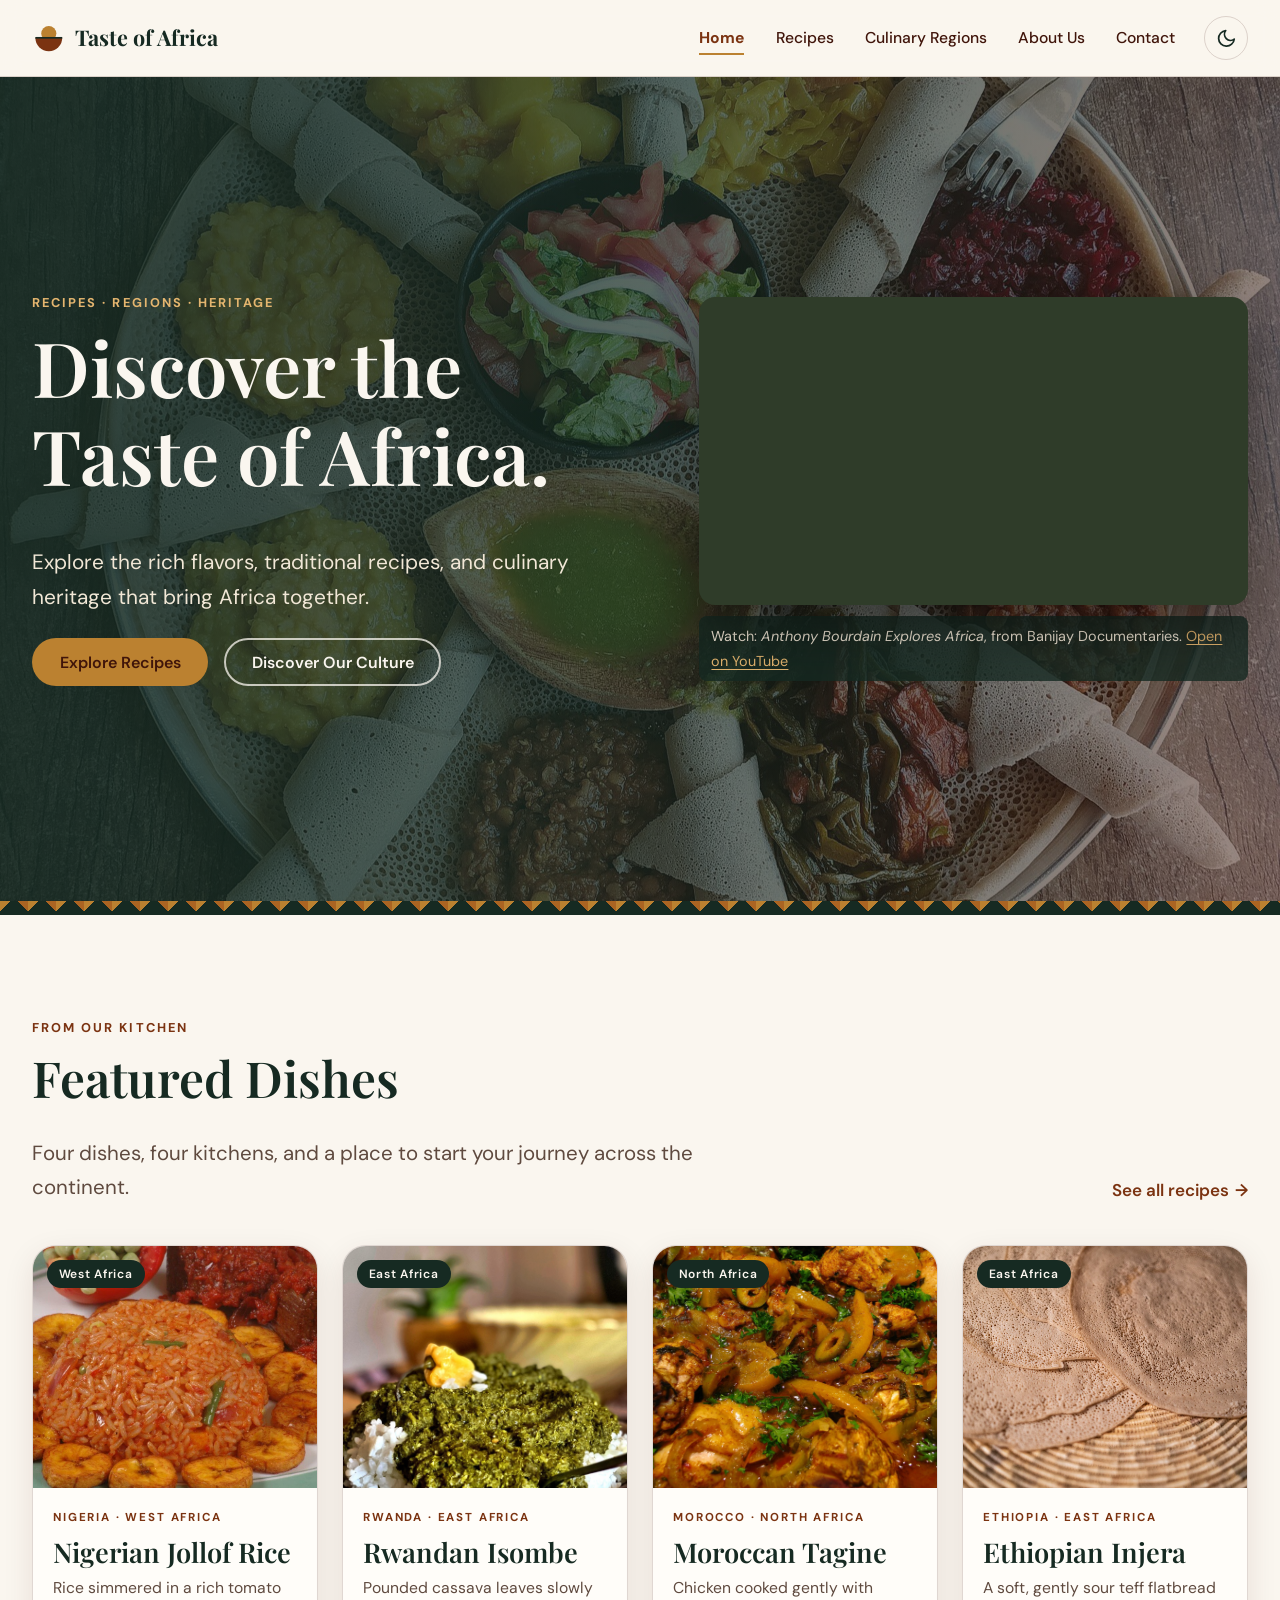
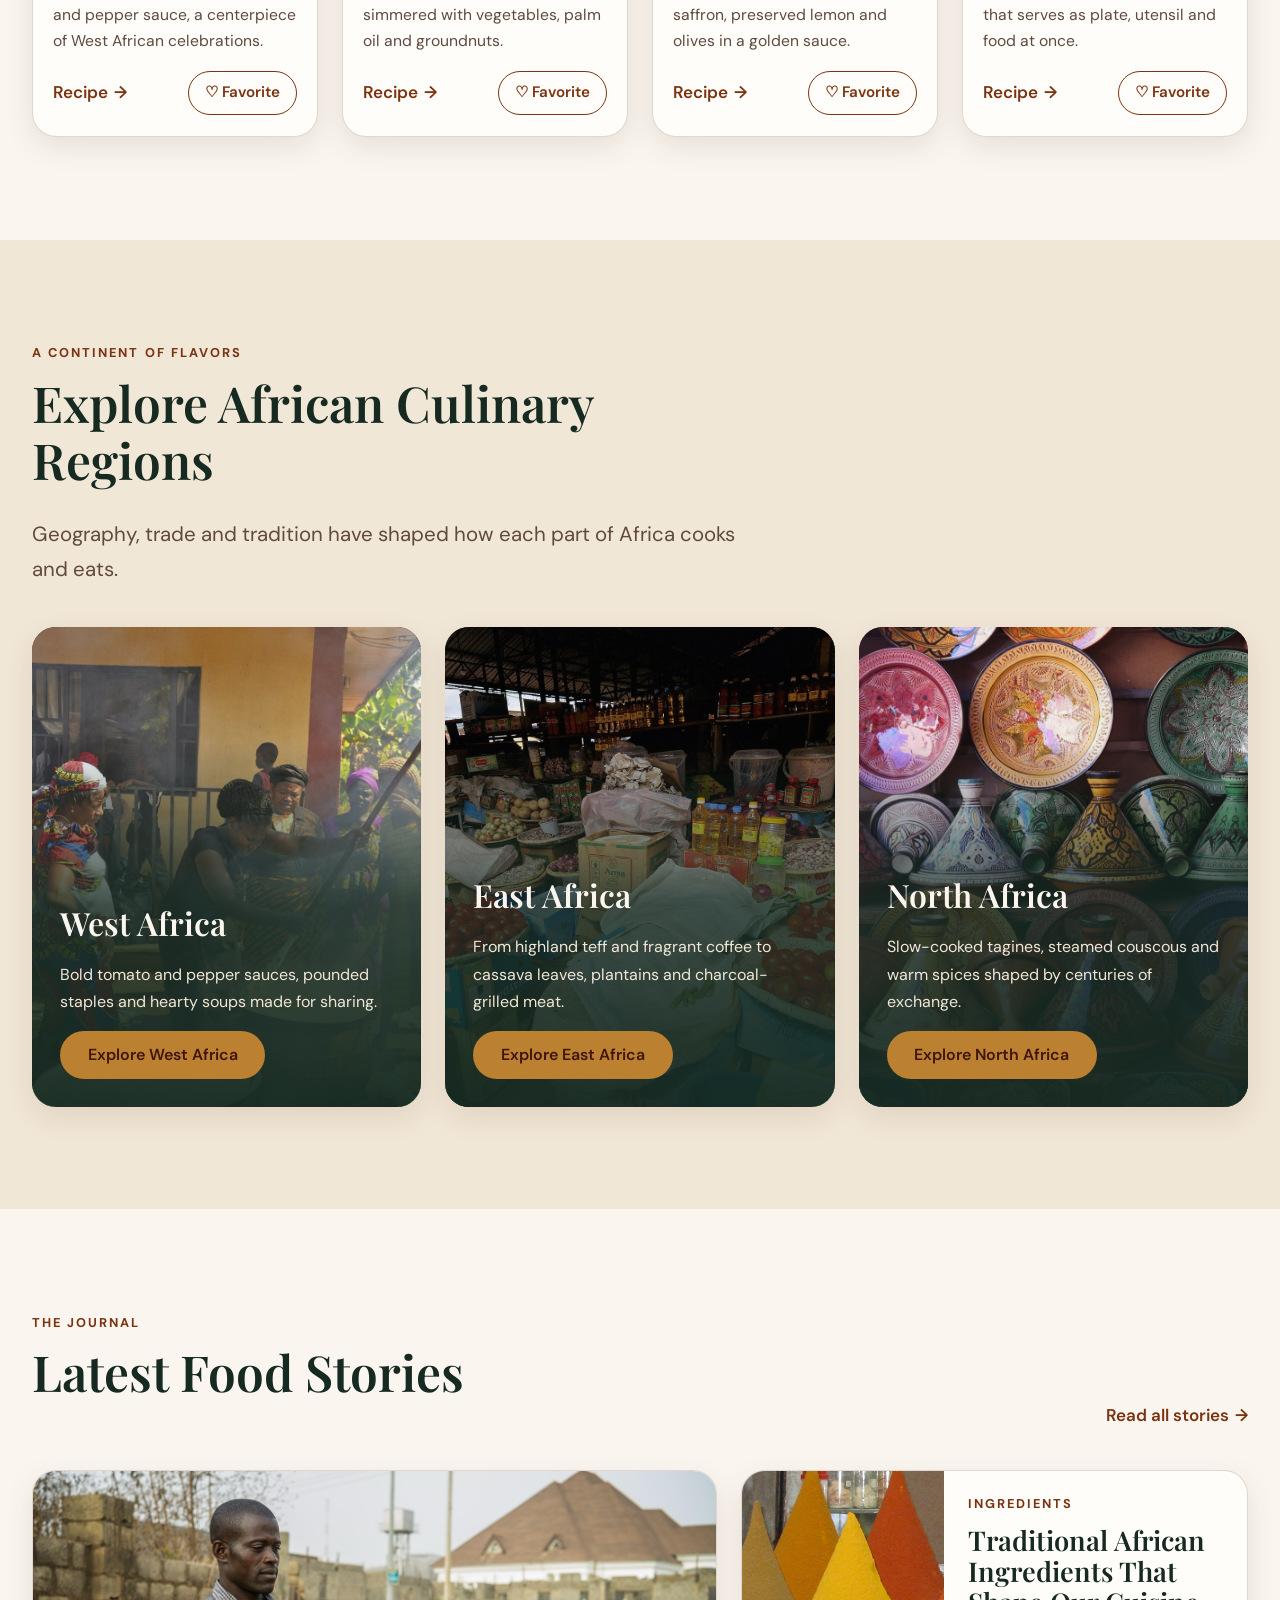
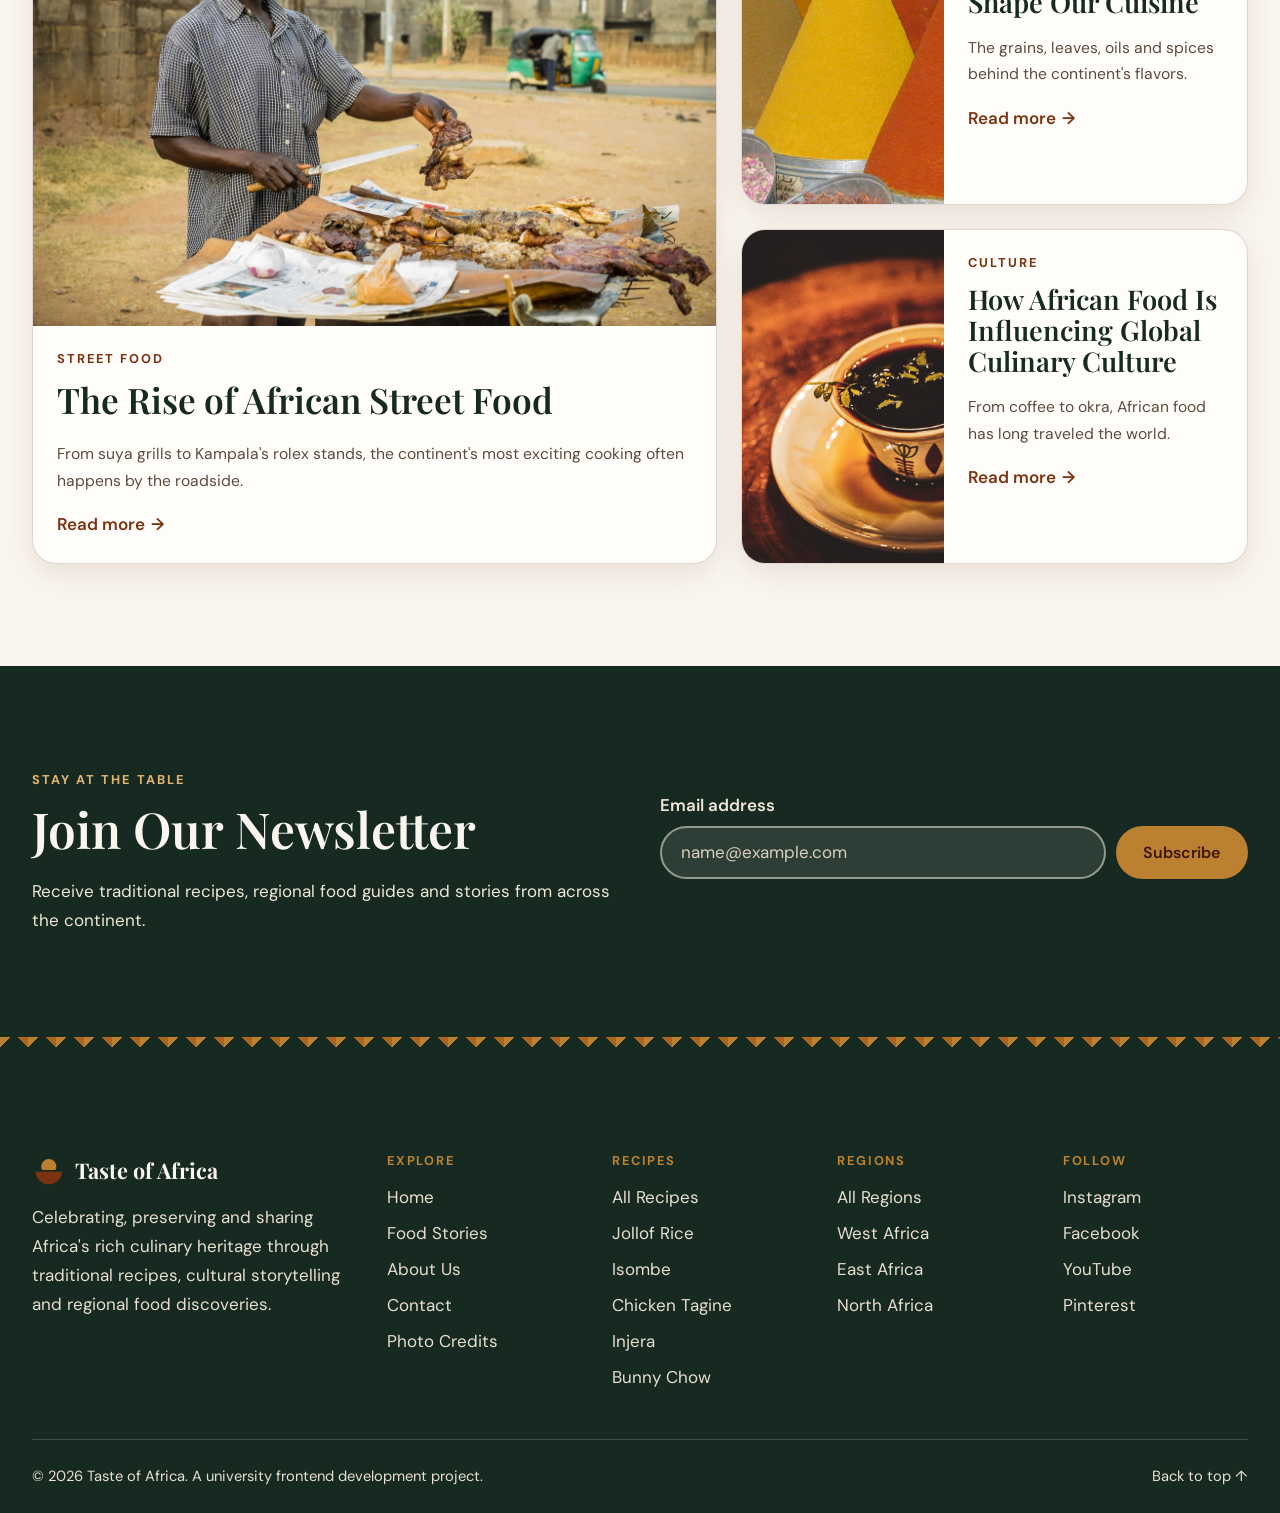
==== index.html @ 2805de49 "african web" ====
<!DOCTYPE html>
<html lang="en" data-theme="light">
<head>
  <meta charset="UTF-8">
  <meta name="viewport" content="width=device-width, initial-scale=1">
  <title>Taste of Africa | Discover African Recipes and Food Culture</title>
  <meta name="description" content="Taste of Africa celebrates the continent's culinary heritage with traditional recipes, regional food guides and stories from the African table.">
  <meta name="theme-color" content="#162A22">
  <link rel="icon" href="images/favicon.svg" type="image/svg+xml">
  <link rel="preconnect" href="https://fonts.googleapis.com">
  <link rel="preconnect" href="https://fonts.gstatic.com" crossorigin>
  <link href="https://fonts.googleapis.com/css2?family=DM+Sans:opsz,wght@9..40,400;9..40,500;9..40,600;9..40,700&amp;family=Playfair+Display:wght@500;600;700&amp;display=swap" rel="stylesheet">
  <link rel="stylesheet" href="css/styles.css">
  <script src="js/script.js" defer></script>
</head>
<body id="top">
  <a class="skip-link" href="#main">Skip to main content</a>

  <!-- Site header: the same on every page -->
  <header class="site-header">
    <div class="container site-header__inner">
      <a class="brand" href="index.html" aria-label="Taste of Africa home">
        <svg class="brand__mark" viewBox="0 0 40 40" aria-hidden="true" focusable="false"><circle cx="20" cy="15" r="9" fill="#BB8130"/><path d="M4 20h32a16 16 0 0 1-32 0Z" fill="#7B3311"/><path d="M4 20h32" stroke="#162A22" stroke-width="2"/></svg>
        <span>Taste of Africa</span>
      </a>

      <nav class="site-nav" id="site-nav" aria-label="Main navigation">
        <ul class="site-nav__list">
          <li><a class="site-nav__link" href="index.html" aria-current="page">Home</a></li>
          <li><a class="site-nav__link" href="recipes.html">Recipes</a></li>
          <li><a class="site-nav__link" href="regions.html">Culinary Regions</a></li>
          <li><a class="site-nav__link" href="about.html">About Us</a></li>
          <li><a class="site-nav__link" href="contact.html">Contact</a></li>
        </ul>
      </nav>

      <button class="icon-btn" id="theme-toggle" type="button" aria-label="Switch to dark mode">
        <svg class="theme-icon--moon" viewBox="0 0 24 24" fill="none" stroke="currentColor" stroke-width="2" stroke-linecap="round" stroke-linejoin="round" aria-hidden="true" focusable="false"><path d="M21 12.8A9 9 0 1 1 11.2 3a7 7 0 0 0 9.8 9.8Z"/></svg>
        <svg class="theme-icon--sun" viewBox="0 0 24 24" fill="none" stroke="currentColor" stroke-width="2" stroke-linecap="round" aria-hidden="true" focusable="false"><circle cx="12" cy="12" r="4.5"/><path d="M12 2v2M12 20v2M2 12h2M20 12h2M4.9 4.9l1.4 1.4M17.7 17.7l1.4 1.4M4.9 19.1l1.4-1.4M17.7 6.3l1.4-1.4"/></svg>
      </button>

      <button class="icon-btn menu-toggle" id="menu-toggle" type="button" aria-label="Open menu" aria-expanded="false" aria-controls="site-nav">
        <span class="menu-toggle__bars" aria-hidden="true"></span>
      </button>
    </div>
  </header>

  <main id="main">
    <!-- Hero -->
    <section class="hero" aria-labelledby="hero-title">
      <img src="images/hero-injera-platter.jpg" alt="A round platter of injera topped with eight colorful stews and vegetable dishes" width="1920" height="1240" class="hero__image" fetchpriority="high">
      <div class="hero__overlay"></div>
      <div class="container hero__content">
        <div>
          <p class="eyebrow">Recipes &middot; Regions &middot; Heritage</p>
          <h1 id="hero-title">Discover the Taste of Africa.</h1>
          <p class="hero__text">Explore the rich flavors, traditional recipes, and culinary heritage that bring Africa together.</p>
          <div class="hero__actions">
            <a class="btn btn--primary" href="recipes.html">Explore Recipes</a>
            <a class="btn btn--ghost" href="about.html">Discover Our Culture</a>
          </div>
        </div>
        <figure class="hero__video">
          <div class="embed">
            <iframe src="https://www.youtube-nocookie.com/embed/HFQJtfH2T14" title="Anthony Bourdain Explores Africa, a video on African food and culture" loading="lazy" referrerpolicy="strict-origin-when-cross-origin" allow="accelerometer; clipboard-write; encrypted-media; gyroscope; picture-in-picture" allowfullscreen></iframe>
          </div>
          <figcaption>Watch: <cite>Anthony Bourdain Explores Africa</cite>, from Banijay Documentaries. <a href="https://www.youtube.com/watch?v=HFQJtfH2T14" target="_blank" rel="noopener noreferrer">Open on YouTube</a></figcaption>
        </figure>
      </div>
    </section>
    <div class="pattern-band" aria-hidden="true"></div>

    <!-- Featured dishes -->
    <section class="section" aria-labelledby="featured-title">
      <div class="container">
        <div class="section-heading section-heading--row">
          <div>
            <p class="eyebrow">From our kitchen</p>
            <h2 id="featured-title">Featured Dishes</h2>
            <p class="lead">Four dishes, four kitchens, and a place to start your journey across the continent.</p>
          </div>
          <a class="link-arrow" href="recipes.html">See all recipes</a>
        </div>
        <div class="dish-grid">
          <figure class="dish-card reveal">
            <div class="dish-card__media">
              <img src="images/jollof-rice.jpg" alt="Orange-red jollof rice with fried plantain on a white plate" width="1024" height="681" loading="lazy">
              <span class="badge">West Africa</span>
            </div>
            <figcaption>
              <p class="eyebrow">Nigeria &middot; West Africa</p>
              <h3>Nigerian Jollof Rice</h3>
              <p>Rice simmered in a rich tomato and pepper sauce, a centerpiece of West African celebrations.</p>
              <div class="dish-card__actions">
                <a class="link-arrow" href="recipes.html#jollof-rice">Recipe<span class="sr-only"> for Nigerian Jollof Rice</span></a>
                <button class="favorite-btn" type="button" data-recipe-id="jollof-rice" aria-label="Favorite Nigerian Jollof Rice" aria-pressed="false">♡ Favorite</button>
              </div>
            </figcaption>
          </figure>
          <figure class="dish-card reveal">
            <div class="dish-card__media">
              <img src="images/isombe.jpg" alt="Green isombe stew of pounded cassava leaves served with rice" width="1200" height="1600" loading="lazy">
              <span class="badge">East Africa</span>
            </div>
            <figcaption>
              <p class="eyebrow">Rwanda &middot; East Africa</p>
              <h3>Rwandan Isombe</h3>
              <p>Pounded cassava leaves slowly simmered with vegetables, palm oil and groundnuts.</p>
              <div class="dish-card__actions">
                <a class="link-arrow" href="recipes.html#isombe">Recipe<span class="sr-only"> for Rwandan Isombe</span></a>
                <button class="favorite-btn" type="button" data-recipe-id="isombe" aria-label="Favorite Rwandan Isombe" aria-pressed="false">♡ Favorite</button>
              </div>
            </figcaption>
          </figure>
          <figure class="dish-card reveal">
            <div class="dish-card__media">
              <img src="images/chicken-tagine.jpg" alt="Chicken tagine with preserved lemon, green olives and cilantro" width="1400" height="1050" loading="lazy">
              <span class="badge">North Africa</span>
            </div>
            <figcaption>
              <p class="eyebrow">Morocco &middot; North Africa</p>
              <h3>Moroccan Tagine</h3>
              <p>Chicken cooked gently with saffron, preserved lemon and olives in a golden sauce.</p>
              <div class="dish-card__actions">
                <a class="link-arrow" href="recipes.html#chicken-tagine">Recipe<span class="sr-only"> for Moroccan Tagine</span></a>
                <button class="favorite-btn" type="button" data-recipe-id="chicken-tagine" aria-label="Favorite Moroccan Tagine" aria-pressed="false">♡ Favorite</button>
              </div>
            </figcaption>
          </figure>
          <figure class="dish-card reveal">
            <div class="dish-card__media">
              <img src="images/injera.jpg" alt="Spongy round injera flatbreads stacked on a woven basket" width="1400" height="934" loading="lazy">
              <span class="badge">East Africa</span>
            </div>
            <figcaption>
              <p class="eyebrow">Ethiopia &middot; East Africa</p>
              <h3>Ethiopian Injera</h3>
              <p>A soft, gently sour teff flatbread that serves as plate, utensil and food at once.</p>
              <div class="dish-card__actions">
                <a class="link-arrow" href="recipes.html#injera">Recipe<span class="sr-only"> for Ethiopian Injera</span></a>
                <button class="favorite-btn" type="button" data-recipe-id="injera" aria-label="Favorite Ethiopian Injera" aria-pressed="false">♡ Favorite</button>
              </div>
            </figcaption>
          </figure>
        </div>
      </div>
    </section>

    <!-- Culinary regions -->
    <section class="section section--alt" aria-labelledby="regions-title">
      <div class="container">
        <div class="section-heading">
          <p class="eyebrow">A continent of flavors</p>
          <h2 id="regions-title">Explore African Culinary Regions</h2>
          <p class="lead">Geography, trade and tradition have shaped how each part of Africa cooks and eats.</p>
        </div>
        <div class="region-grid">
          <article class="region-card reveal">
            <img src="images/region-west-cooking.jpg" alt="Women in bright wrappers cooking in large pots over open fires for a traditional wedding in Nigeria" width="1600" height="1066" loading="lazy">
            <div class="region-card__body">
              <h3>West Africa</h3>
              <p>Bold tomato and pepper sauces, pounded staples and hearty soups made for sharing.</p>
              <a class="btn btn--primary" href="regions.html#west-africa">Explore West Africa</a>
            </div>
          </article>
          <article class="region-card reveal">
            <img src="images/region-east-market.jpg" alt="Tomatoes and fresh produce piled high at Kimironko Market in Kigali, Rwanda" width="1600" height="1200" loading="lazy">
            <div class="region-card__body">
              <h3>East Africa</h3>
              <p>From highland teff and fragrant coffee to cassava leaves, plantains and charcoal-grilled meat.</p>
              <a class="btn btn--primary" href="regions.html#east-africa">Explore East Africa</a>
            </div>
          </article>
          <article class="region-card reveal">
            <img src="images/region-north-tagines.jpg" alt="Colorful hand-painted ceramic tagine pots stacked in a pottery shop in Morocco" width="1600" height="1068" loading="lazy">
            <div class="region-card__body">
              <h3>North Africa</h3>
              <p>Slow-cooked tagines, steamed couscous and warm spices shaped by centuries of exchange.</p>
              <a class="btn btn--primary" href="regions.html#north-africa">Explore North Africa</a>
            </div>
          </article>
        </div>
      </div>
    </section>

    <!-- Latest food stories -->
    <section class="section" aria-labelledby="stories-title">
      <div class="container">
        <div class="section-heading section-heading--row">
          <div>
            <p class="eyebrow">The journal</p>
            <h2 id="stories-title">Latest Food Stories</h2>
          </div>
          <a class="link-arrow" href="stories.html">Read all stories</a>
        </div>
        <div class="story-grid">
          <article class="story-card story-card--lead reveal">
            <div class="story-card__media"><img src="images/story-suya-seller.jpg" alt="A suya seller slicing grilled meat at a roadside stall" width="1400" height="933" loading="lazy"></div>
            <div class="story-card__body">
              <p class="eyebrow">Street Food</p>
              <h3>The Rise of African Street Food</h3>
              <p>From suya grills to Kampala's rolex stands, the continent's most exciting cooking often happens by the roadside.</p>
              <a class="link-arrow" href="stories.html#street-food">Read more<span class="sr-only"> about the rise of African street food</span></a>
            </div>
          </article>
          <article class="story-card reveal">
            <div class="story-card__media"><img src="images/story-spice-market.jpg" alt="Tall cones of yellow, orange and ochre ground spices at a market in Marrakesh" width="1400" height="1049" loading="lazy"></div>
            <div class="story-card__body">
              <p class="eyebrow">Ingredients</p>
              <h3>Traditional African Ingredients That Shape Our Cuisine</h3>
              <p>The grains, leaves, oils and spices behind the continent's flavors.</p>
              <a class="link-arrow" href="stories.html#ingredients">Read more<span class="sr-only"> about traditional African ingredients</span></a>
            </div>
          </article>
          <article class="story-card reveal">
            <div class="story-card__media"><img src="images/story-coffee.jpg" alt="A small cup of Ethiopian coffee with rue leaves on a saucer" width="1400" height="933" loading="lazy"></div>
            <div class="story-card__body">
              <p class="eyebrow">Culture</p>
              <h3>How African Food Is Influencing Global Culinary Culture</h3>
              <p>From coffee to okra, African food has long traveled the world.</p>
              <a class="link-arrow" href="stories.html#global-influence">Read more<span class="sr-only"> about African food's global influence</span></a>
            </div>
          </article>
        </div>
      </div>
    </section>

    <!-- Newsletter -->
    <section class="section newsletter" aria-labelledby="newsletter-title">
      <div class="container newsletter__inner">
        <div>
          <p class="eyebrow">Stay at the table</p>
          <h2 id="newsletter-title">Join Our Newsletter</h2>
          <p>Receive traditional recipes, regional food guides and stories from across the continent.</p>
        </div>
        <form id="newsletter-form" novalidate>
          <label for="newsletter-email">Email address</label>
          <div class="newsletter__row">
            <input id="newsletter-email" name="email" type="email" placeholder="name@example.com" autocomplete="email" aria-describedby="newsletter-message">
            <button class="btn btn--primary" type="submit">Subscribe</button>
          </div>
          <p class="form-message" id="newsletter-message" role="status" aria-live="polite"></p>
        </form>
      </div>
    </section>
  </main>

  <!-- Site footer: the same on every page -->
  <div class="pattern-band" aria-hidden="true"></div>
  <footer class="site-footer">
    <div class="container site-footer__grid">
      <div class="site-footer__about">
        <a class="brand" href="index.html" aria-label="Taste of Africa home">
          <svg class="brand__mark" viewBox="0 0 40 40" aria-hidden="true" focusable="false"><circle cx="20" cy="15" r="9" fill="#BB8130"/><path d="M4 20h32a16 16 0 0 1-32 0Z" fill="#7B3311"/><path d="M4 20h32" stroke="#162A22" stroke-width="2"/></svg>
          <span>Taste of Africa</span>
        </a>
        <p>Celebrating, preserving and sharing Africa's rich culinary heritage through traditional recipes, cultural storytelling and regional food discoveries.</p>
      </div>

      <nav aria-label="Quick links">
        <h2>Explore</h2>
        <ul>
          <li><a href="index.html">Home</a></li>
          <li><a href="stories.html">Food Stories</a></li>
          <li><a href="about.html">About Us</a></li>
          <li><a href="contact.html">Contact</a></li>
          <li><a href="about.html#photo-credits">Photo Credits</a></li>
        </ul>
      </nav>

      <nav aria-label="Recipes">
        <h2>Recipes</h2>
        <ul>
          <li><a href="recipes.html">All Recipes</a></li>
          <li><a href="recipes.html#jollof-rice">Jollof Rice</a></li>
          <li><a href="recipes.html#isombe">Isombe</a></li>
          <li><a href="recipes.html#chicken-tagine">Chicken Tagine</a></li>
          <li><a href="recipes.html#injera">Injera</a></li>
          <li><a href="recipes.html#bunny-chow">Bunny Chow</a></li>
        </ul>
      </nav>

      <nav aria-label="Culinary regions">
        <h2>Regions</h2>
        <ul>
          <li><a href="regions.html">All Regions</a></li>
          <li><a href="regions.html#west-africa">West Africa</a></li>
          <li><a href="regions.html#east-africa">East Africa</a></li>
          <li><a href="regions.html#north-africa">North Africa</a></li>
        </ul>
      </nav>

      <nav aria-label="Social media">
        <h2>Follow</h2>
        <ul>
          <li><a href="https://www.instagram.com/" target="_blank" rel="noopener noreferrer">Instagram</a></li>
          <li><a href="https://www.facebook.com/" target="_blank" rel="noopener noreferrer">Facebook</a></li>
          <li><a href="https://www.youtube.com/" target="_blank" rel="noopener noreferrer">YouTube</a></li>
          <li><a href="https://www.pinterest.com/" target="_blank" rel="noopener noreferrer">Pinterest</a></li>
        </ul>
      </nav>
    </div>

    <div class="container site-footer__bottom">
      <p>&copy; 2026 Taste of Africa. A university frontend development project.</p>
      <a href="#top">Back to top &uarr;</a>
    </div>
  </footer>
</body>
</html>
---- css/styles.css ----
/* ==========================================================================
   TASTE OF AFRICA - MAIN STYLESHEET
   One stylesheet shared by every page.

   Contents
   1.  Design tokens (brand colors, theme colors, type, spacing)
   2.  Reset and base elements
   3.  Layout helpers and accessibility utilities
   4.  Buttons, links and shared components
   5.  Site header and navigation
   6.  Site footer
   7.  Home page
   8.  Inner-page heroes
   9.  Recipes page
   10. Regions page
   11. About page
   12. Stories page
   13. Contact page and forms
   14. Scroll animations
   15. Responsive breakpoints
   ========================================================================== */

/* ==========================================================================
   1. DESIGN TOKENS
   The brand palette never changes. The "theme" variables below it point at
   palette colors, so switching theme only means reassigning those variables.
   ========================================================================== */
:root {
  /* Official brand palette */
  --dark-cocoa: #40150a;
  --deep-mahogany: #5b1f0f;
  --burnt-umber: #7b3311;
  --earthy-orange: #934c1a;
  --terracotta-brown: #ab6422;
  --golden-ochre: #bb8130;
  --olive-gold: #756a34;
  --moss-green: #474e30;
  --forest-olive: #2f3c29;
  --deep-forest: #162a22;
  --warm-cream: #faf6ef;

  /* Light tints of Warm Cream, used for layered light surfaces */
  --cream-soft: #fffdf9;
  --cream-deep: #f1e7d6;

  /* Theme variables: LIGHT theme values */
  --color-bg: var(--warm-cream);
  --color-bg-alt: var(--cream-deep);
  --color-surface: var(--cream-soft);
  --color-surface-alt: var(--warm-cream);
  --color-heading: var(--deep-forest);
  --color-text: var(--dark-cocoa);
  --color-text-muted: #5f4a3f;
  --color-accent-text: var(--burnt-umber);
  --color-border: rgba(64, 21, 10, 0.16);
  --color-mark-bg: rgba(187, 129, 48, 0.28);
  --color-mark-text: var(--dark-cocoa);
  --color-error: var(--burnt-umber);
  --color-success: var(--moss-green);
  --color-header-bg: rgba(250, 246, 239, 0.94);
  --shadow-soft: 0 10px 30px rgba(64, 21, 10, 0.1);
  --shadow-lift: 0 18px 44px rgba(64, 21, 10, 0.18);

  /* Typography */
  --font-heading: "Playfair Display", Georgia, "Times New Roman", serif;
  --font-body: "DM Sans", "Helvetica Neue", Arial, sans-serif;

  /* Spacing and shape */
  --space-xs: 0.5rem;
  --space-sm: 1rem;
  --space-md: 1.5rem;
  --space-lg: 2.5rem;
  --space-xl: clamp(3.5rem, 8vw, 6.5rem);
  --radius-sm: 0.5rem;
  --radius-md: 1rem;
  --radius-lg: 1.5rem;
  --radius-pill: 999px;
  --container: 76rem;
  --header-height: 4.75rem;
  --transition: 0.25s ease;
}

/* DARK theme: only the theme variables are reassigned */
:root[data-theme="dark"] {
  --color-bg: var(--deep-forest);
  --color-bg-alt: #1d3329;
  --color-surface: var(--dark-cocoa);
  --color-surface-alt: var(--deep-mahogany);
  --color-heading: var(--warm-cream);
  --color-text: var(--warm-cream);
  --color-text-muted: #dccfbd;
  --color-accent-text: #dba657;
  --color-border: rgba(250, 246, 239, 0.18);
  --color-mark-bg: rgba(187, 129, 48, 0.34);
  --color-mark-text: var(--warm-cream);
  --color-error: #f0b27a;
  --color-success: #cfd8a8;
  --color-header-bg: rgba(22, 42, 34, 0.94);
  --shadow-soft: 0 10px 30px rgba(0, 0, 0, 0.3);
  --shadow-lift: 0 18px 44px rgba(0, 0, 0, 0.42);
}

/* ==========================================================================
   2. RESET AND BASE ELEMENTS
   ========================================================================== */
*,
*::before,
*::after {
  box-sizing: border-box;
}

html {
  scroll-behavior: smooth;
  scroll-padding-top: calc(var(--header-height) + 1rem);
  -webkit-text-size-adjust: 100%;
}

body {
  margin: 0;
  min-height: 100vh;
  background-color: var(--color-bg);
  color: var(--color-text);
  font-family: var(--font-body);
  font-size: 1.0625rem;
  line-height: 1.7;
  overflow-x: hidden;
  transition: background-color var(--transition), color var(--transition);
}

h1,
h2,
h3,
h4 {
  margin: 0 0 0.6em;
  color: var(--color-heading);
  font-family: var(--font-heading);
  font-weight: 600;
  line-height: 1.15;
}

h1 {
  font-size: clamp(2.6rem, 6.5vw, 4.75rem);
}

h2 {
  font-size: clamp(2rem, 4.2vw, 3.1rem);
}

h3 {
  font-size: clamp(1.35rem, 2.4vw, 1.7rem);
}

p {
  margin: 0 0 1em;
}

img {
  display: block;
  max-width: 100%;
  height: auto;
}

figure {
  margin: 0;
}

ul,
ol {
  margin: 0;
  padding: 0;
}

a {
  color: var(--color-accent-text);
  text-underline-offset: 0.18em;
  transition: color var(--transition);
}

button,
input,
select,
textarea {
  font: inherit;
  color: inherit;
}

button {
  cursor: pointer;
}

mark {
  padding: 0.05em 0.35em;
  border-radius: 0.3em;
  background-color: var(--color-mark-bg);
  color: var(--color-mark-text);
  font-weight: 500;
}

/* A visible focus ring for keyboard users, on every interactive element */
:focus-visible {
  outline: 3px solid var(--golden-ochre);
  outline-offset: 3px;
  border-radius: 0.25rem;
}

/* ==========================================================================
   3. LAYOUT HELPERS AND ACCESSIBILITY UTILITIES
   ========================================================================== */
.container {
  width: min(100% - 2.5rem, var(--container));
  margin-inline: auto;
}

.container--narrow {
  width: min(100% - 2.5rem, 46rem);
  margin-inline: auto;
}

.section {
  padding-block: var(--space-xl);
}

.section--alt {
  background-color: var(--color-bg-alt);
}

.section-heading {
  max-width: 44rem;
  margin-bottom: var(--space-lg);
}

.section-heading--row {
  display: flex;
  flex-wrap: wrap;
  align-items: flex-end;
  justify-content: space-between;
  gap: var(--space-sm);
  max-width: none;
}

.section-heading--row > div {
  max-width: 44rem;
}

.section-heading p:last-child {
  margin-bottom: 0;
}

.eyebrow {
  margin-bottom: 0.6rem;
  color: var(--color-accent-text);
  font-size: 0.8rem;
  font-weight: 700;
  letter-spacing: 0.16em;
  text-transform: uppercase;
}

.lead {
  color: var(--color-text-muted);
  font-size: clamp(1.1rem, 1.8vw, 1.28rem);
}

/* Used by the JavaScript filters to remove a card from view */
.hidden {
  display: none !important;
}

/* Visible to screen readers only */
.sr-only {
  position: absolute;
  width: 1px;
  height: 1px;
  margin: -1px;
  padding: 0;
  overflow: hidden;
  clip: rect(0, 0, 0, 0);
  white-space: nowrap;
  border: 0;
}

.skip-link {
  position: fixed;
  top: -4rem;
  left: 1rem;
  z-index: 200;
  padding: 0.6rem 1rem;
  border-radius: var(--radius-sm);
  background-color: var(--golden-ochre);
  color: var(--dark-cocoa);
  font-weight: 700;
  transition: top var(--transition);
}

.skip-link:focus {
  top: 0.75rem;
}

/* Decorative band: a repeating triangle pattern drawn with CSS gradients,
   echoing geometric African textile patterns. Used as a section divider. */
.pattern-band {
  height: 14px;
  background-color: var(--deep-forest);
  background-image:
    linear-gradient(135deg, var(--golden-ochre) 25%, transparent 25%),
    linear-gradient(225deg, var(--terracotta-brown) 25%, transparent 25%);
  background-size: 28px 14px;
}

/* Small ornamental divider: line, diamond, line */
.ornament {
  display: flex;
  align-items: center;
  gap: 0.75rem;
  max-width: 12rem;
  margin: var(--space-md) 0;
  color: var(--golden-ochre);
}

.ornament::before,
.ornament::after {
  content: "";
  flex: 1;
  height: 1px;
  background-color: currentColor;
}

.ornament span {
  width: 0.55rem;
  height: 0.55rem;
  background-color: currentColor;
  transform: rotate(45deg);
}

/* Responsive 16:9 wrapper shared by every YouTube video and Google Map */
.embed {
  position: relative;
  width: 100%;
  aspect-ratio: 16 / 9;
  overflow: hidden;
  border-radius: var(--radius-md);
  background-color: var(--forest-olive);
}

.embed iframe {
  position: absolute;
  inset: 0;
  width: 100%;
  height: 100%;
  border: 0;
}

/* Replaces a video player when the page is opened from file:// (see script.js) */
.video-fallback {
  position: absolute;
  inset: 0;
  display: flex;
  align-items: center;
  justify-content: center;
  color: var(--warm-cream);
  font-weight: 700;
  text-decoration: none;
}

.video-fallback img {
  position: absolute;
  inset: 0;
  width: 100%;
  height: 100%;
  object-fit: cover;
}

.video-fallback > span {
  position: relative;
  padding: 0.6rem 1.2rem;
  border-radius: var(--radius-pill);
  background-color: var(--deep-forest);
  transition: background-color var(--transition);
}

.video-fallback:hover > span {
  background-color: var(--burnt-umber);
}

.embed-note {
  margin: 0.6rem 0 0;
  color: var(--color-text-muted);
  font-size: 0.9rem;
}

/* ==========================================================================
   4. BUTTONS, LINKS AND SHARED COMPONENTS
   ========================================================================== */
.btn {
  display: inline-flex;
  align-items: center;
  justify-content: center;
  gap: 0.5rem;
  min-height: 3rem;
  padding: 0.7rem 1.6rem;
  border: 2px solid transparent;
  border-radius: var(--radius-pill);
  font-size: 1rem;
  font-weight: 600;
  line-height: 1.2;
  text-align: center;
  text-decoration: none;
  transition: transform var(--transition), background-color var(--transition),
    border-color var(--transition), color var(--transition), box-shadow var(--transition);
}

.btn:hover {
  transform: translateY(-2px);
}

.btn--primary {
  background-color: var(--golden-ochre);
  color: var(--dark-cocoa);
}

.btn--primary:hover {
  background-color: #cf9443;
  box-shadow: 0 10px 22px rgba(64, 21, 10, 0.26);
}

/* For use on dark photographs and dark sections */
.btn--ghost {
  border-color: rgba(250, 246, 239, 0.75);
  background-color: transparent;
  color: var(--warm-cream);
}

.btn--ghost:hover {
  border-color: var(--warm-cream);
  background-color: var(--warm-cream);
  color: var(--deep-forest);
}

/* For use on the normal page background */
.btn--outline {
  border-color: var(--color-accent-text);
  background-color: transparent;
  color: var(--color-accent-text);
}

.btn--outline:hover {
  background-color: var(--color-accent-text);
  color: var(--color-bg);
}

.link-arrow {
  display: inline-flex;
  align-items: center;
  gap: 0.4rem;
  color: var(--color-accent-text);
  font-weight: 600;
  text-decoration: none;
}

.link-arrow::after {
  content: "\2192";
  transition: transform var(--transition);
}

.link-arrow:hover {
  text-decoration: underline;
}

.link-arrow:hover::after {
  transform: translateX(4px);
}

/* Favorite button: the JavaScript toggles .is-favorite and aria-pressed */
.favorite-btn {
  display: inline-flex;
  align-items: center;
  gap: 0.4rem;
  min-height: 2.75rem;
  padding: 0.45rem 1rem;
  border: 1.5px solid var(--color-accent-text);
  border-radius: var(--radius-pill);
  background-color: transparent;
  color: var(--color-accent-text);
  font-size: 0.95rem;
  font-weight: 600;
  white-space: nowrap;
  transition: transform var(--transition), background-color var(--transition),
    border-color var(--transition), color var(--transition);
}

.favorite-btn:hover {
  transform: translateY(-1px);
  background-color: var(--color-mark-bg);
}

.favorite-btn.is-favorite {
  border-color: var(--deep-forest);
  background-color: var(--deep-forest);
  color: var(--warm-cream);
}

:root[data-theme="dark"] .favorite-btn.is-favorite {
  border-color: var(--warm-cream);
  background-color: var(--warm-cream);
  color: var(--deep-forest);
}

.badge {
  display: inline-block;
  padding: 0.25rem 0.75rem;
  border-radius: var(--radius-pill);
  background-color: var(--deep-forest);
  color: var(--warm-cream);
  font-size: 0.75rem;
  font-weight: 600;
  letter-spacing: 0.06em;
}

/* Inline feedback message used by the newsletter form */
.form-message {
  min-height: 1.6em;
  margin: 0.6rem 0 0;
  font-size: 0.95rem;
  font-weight: 500;
}

/* ==========================================================================
   5. SITE HEADER AND NAVIGATION
   ========================================================================== */
.site-header {
  position: sticky;
  top: 0;
  z-index: 100;
  border-bottom: 1px solid var(--color-border);
  background-color: var(--color-header-bg);
  -webkit-backdrop-filter: blur(10px);
  backdrop-filter: blur(10px);
  transition: background-color var(--transition), box-shadow var(--transition);
}

.site-header.is-scrolled {
  box-shadow: var(--shadow-soft);
}

.site-header__inner {
  display: flex;
  align-items: center;
  gap: var(--space-sm);
  min-height: var(--header-height);
}

.brand {
  display: inline-flex;
  align-items: center;
  gap: 0.6rem;
  margin-right: auto;
  color: var(--color-heading);
  font-family: var(--font-heading);
  font-size: 1.35rem;
  font-weight: 700;
  line-height: 1.1;
  text-decoration: none;
}

.brand__mark {
  flex: none;
  width: 2.1rem;
  height: 2.1rem;
}

.site-nav__list {
  display: flex;
  align-items: center;
  gap: 0.35rem;
  list-style: none;
}

.site-nav__link {
  position: relative;
  display: block;
  padding: 0.5rem 0.8rem;
  color: var(--color-text);
  font-size: 0.98rem;
  font-weight: 500;
  text-decoration: none;
}

/* Animated underline for hover and for the active page */
.site-nav__link::after {
  content: "";
  position: absolute;
  right: 0.8rem;
  bottom: 0.25rem;
  left: 0.8rem;
  height: 2px;
  background-color: var(--golden-ochre);
  transform: scaleX(0);
  transform-origin: left;
  transition: transform var(--transition);
}

.site-nav__link:hover::after,
.site-nav__link[aria-current="page"]::after {
  transform: scaleX(1);
}

.site-nav__link[aria-current="page"] {
  color: var(--color-accent-text);
  font-weight: 700;
}

.icon-btn {
  display: inline-flex;
  flex: none;
  align-items: center;
  justify-content: center;
  width: 2.75rem;
  height: 2.75rem;
  border: 1px solid var(--color-border);
  border-radius: 50%;
  background-color: transparent;
  color: var(--color-heading);
  transition: background-color var(--transition), transform var(--transition);
}

.icon-btn:hover {
  background-color: var(--color-mark-bg);
  transform: rotate(-8deg);
}

.icon-btn svg {
  width: 1.3rem;
  height: 1.3rem;
}

/* Show the moon in light mode and the sun in dark mode */
.theme-icon--sun {
  display: none;
}

:root[data-theme="dark"] .theme-icon--sun {
  display: block;
}

:root[data-theme="dark"] .theme-icon--moon {
  display: none;
}

/* The hamburger only appears on small screens (see section 15) */
.menu-toggle {
  display: none;
}

.menu-toggle__bars,
.menu-toggle__bars::before,
.menu-toggle__bars::after {
  display: block;
  width: 1.2rem;
  height: 2px;
  background-color: currentColor;
  transition: transform var(--transition), background-color var(--transition);
}

.menu-toggle__bars {
  position: relative;
}

.menu-toggle__bars::before,
.menu-toggle__bars::after {
  content: "";
  position: absolute;
  left: 0;
}

.menu-toggle__bars::before {
  top: -6px;
}

.menu-toggle__bars::after {
  top: 6px;
}

/* Turn the three bars into a cross while the menu is open */
.menu-toggle[aria-expanded="true"] .menu-toggle__bars {
  background-color: transparent;
}

.menu-toggle[aria-expanded="true"] .menu-toggle__bars::before {
  transform: translateY(6px) rotate(45deg);
}

.menu-toggle[aria-expanded="true"] .menu-toggle__bars::after {
  transform: translateY(-6px) rotate(-45deg);
}

/* ==========================================================================
   6. SITE FOOTER
   The footer is deep forest in both themes.
   ========================================================================== */
.site-footer {
  background-color: var(--deep-forest);
  color: #e9dfcf;
}

:root[data-theme="dark"] .site-footer {
  background-color: #0f1f19;
}

.site-footer__grid {
  display: grid;
  grid-template-columns: 1.7fr 1fr 1fr 1fr 1fr;
  gap: var(--space-lg);
  padding-block: var(--space-xl) var(--space-lg);
}

.site-footer .brand {
  margin-bottom: var(--space-sm);
  color: var(--warm-cream);
}

.site-footer h2 {
  margin-bottom: 0.9rem;
  color: var(--golden-ochre);
  font-family: var(--font-body);
  font-size: 0.8rem;
  font-weight: 700;
  letter-spacing: 0.14em;
  text-transform: uppercase;
}

.site-footer ul {
  list-style: none;
}

.site-footer li {
  margin-bottom: 0.45rem;
}

.site-footer a {
  color: #e9dfcf;
  text-decoration: none;
}

.site-footer a:hover {
  color: var(--golden-ochre);
  text-decoration: underline;
}

.site-footer__bottom {
  display: flex;
  flex-wrap: wrap;
  align-items: center;
  justify-content: space-between;
  gap: var(--space-sm);
  padding-block: var(--space-md);
  border-top: 1px solid rgba(250, 246, 239, 0.18);
  font-size: 0.92rem;
}

.site-footer__bottom p {
  margin: 0;
}

/* ==========================================================================
   7. HOME PAGE
   ========================================================================== */

/* --- Hero: a real <img> sits behind the content, with a dark overlay --- */
.hero {
  position: relative;
  display: flex;
  align-items: center;
  min-height: calc(100vh - var(--header-height));
  padding-block: var(--space-xl);
  overflow: hidden;
  background-color: var(--deep-forest);
  color: var(--warm-cream);
}

.hero__image {
  position: absolute;
  inset: 0;
  width: 100%;
  height: 100%;
  object-fit: cover;
  object-position: center 45%;
}

.hero__overlay {
  position: absolute;
  inset: 0;
  background: linear-gradient(100deg, rgba(22, 42, 34, 0.92) 0%, rgba(22, 42, 34, 0.7) 50%, rgba(64, 21, 10, 0.5) 100%);
}

.hero__content {
  position: relative;
  display: grid;
  grid-template-columns: 1.1fr 1fr;
  align-items: center;
  gap: clamp(2rem, 5vw, 4.5rem);
}

.hero h1 {
  color: var(--warm-cream);
}

.hero .eyebrow {
  color: #e4b56f;
}

.hero__text {
  max-width: 34rem;
  color: #f1e7d6;
  font-size: clamp(1.1rem, 1.9vw, 1.3rem);
}

.hero__actions {
  display: flex;
  flex-wrap: wrap;
  gap: var(--space-sm);
  margin-top: var(--space-md);
}

.hero__video figcaption {
  margin-top: 0.7rem;
  padding: 0.5rem 0.75rem;
  border-radius: var(--radius-sm);
  background-color: rgba(22, 42, 34, 0.8);
  color: #f1e7d6;
  font-size: 0.9rem;
}

.hero__video a {
  color: #e4b56f;
}

.hero__video .embed {
  box-shadow: 0 24px 60px rgba(0, 0, 0, 0.45);
}

/* --- Featured dishes --- */
.dish-grid {
  display: grid;
  grid-template-columns: repeat(4, 1fr);
  gap: var(--space-md);
}

.dish-card {
  display: flex;
  flex-direction: column;
  overflow: hidden;
  border: 1px solid var(--color-border);
  border-radius: var(--radius-lg);
  background-color: var(--color-surface);
  box-shadow: var(--shadow-soft);
  transition: transform var(--transition), box-shadow var(--transition), background-color var(--transition);
}

.dish-card:hover {
  transform: translateY(-6px);
  box-shadow: var(--shadow-lift);
}

.dish-card__media {
  position: relative;
  aspect-ratio: 4 / 3.4;
  overflow: hidden;
}

.dish-card__media img {
  width: 100%;
  height: 100%;
  object-fit: cover;
  transition: transform 0.6s ease;
}

.dish-card:hover .dish-card__media img {
  transform: scale(1.06);
}

.dish-card__media .badge {
  position: absolute;
  top: 0.85rem;
  left: 0.85rem;
}

.dish-card figcaption {
  display: flex;
  flex: 1;
  flex-direction: column;
  padding: 1.25rem 1.25rem 1.35rem;
}

.dish-card figcaption .eyebrow {
  font-size: 0.72rem;
}

.dish-card h3 {
  margin-bottom: 0.45rem;
}

.dish-card figcaption > p:not(.eyebrow) {
  color: var(--color-text-muted);
  font-size: 0.98rem;
}

.dish-card__actions {
  display: flex;
  flex-wrap: wrap;
  align-items: center;
  justify-content: space-between;
  gap: 0.6rem;
  margin-top: auto;
}

/* --- Region cards: text sits on the photo over a dark gradient --- */
.region-grid {
  display: grid;
  grid-template-columns: repeat(3, 1fr);
  gap: var(--space-md);
}

.region-card {
  position: relative;
  display: flex;
  flex-direction: column;
  justify-content: flex-end;
  min-height: 30rem;
  padding: 1.75rem;
  overflow: hidden;
  border-radius: var(--radius-lg);
  background-color: var(--deep-forest);
  color: var(--warm-cream);
  box-shadow: var(--shadow-soft);
}

.region-card img {
  position: absolute;
  inset: 0;
  width: 100%;
  height: 100%;
  object-fit: cover;
  transition: transform 0.6s ease;
}

.region-card:hover img {
  transform: scale(1.05);
}

.region-card::after {
  content: "";
  position: absolute;
  inset: 0;
  background: linear-gradient(to top, rgba(22, 42, 34, 0.97) 0%, rgba(22, 42, 34, 0.82) 42%, rgba(22, 42, 34, 0.05) 76%);
}

.region-card__body {
  position: relative;
  z-index: 1;
}

.region-card h3 {
  color: var(--warm-cream);
  font-size: clamp(1.6rem, 2.6vw, 2rem);
}

.region-card p {
  color: #f1e7d6;
  font-size: 1rem;
}

/* --- Story cards: one lead story and two smaller stories --- */
.story-grid {
  display: grid;
  grid-template-columns: 1.35fr 1fr;
  gap: var(--space-md);
}

.story-card {
  display: flex;
  flex-direction: column;
  overflow: hidden;
  border: 1px solid var(--color-border);
  border-radius: var(--radius-lg);
  background-color: var(--color-surface);
  box-shadow: var(--shadow-soft);
  transition: transform var(--transition), box-shadow var(--transition), background-color var(--transition);
}

.story-card:hover {
  transform: translateY(-4px);
  box-shadow: var(--shadow-lift);
}

.story-card--lead {
  grid-row: span 2;
}

.story-card__media {
  overflow: hidden;
}

.story-card__media img {
  width: 100%;
  height: 100%;
  object-fit: cover;
  transition: transform 0.6s ease;
}

.story-card:hover .story-card__media img {
  transform: scale(1.04);
}

.story-card--lead .story-card__media {
  flex: 1;
  min-height: 19rem;
}

.story-card:not(.story-card--lead) {
  flex-direction: row;
}

.story-card:not(.story-card--lead) .story-card__media {
  flex: 0 0 40%;
}

.story-card__body {
  padding: 1.4rem 1.5rem 1.5rem;
}

.story-card__body p:not(.eyebrow) {
  color: var(--color-text-muted);
  font-size: 0.98rem;
}

.story-card--lead h3 {
  font-size: clamp(1.6rem, 3vw, 2.2rem);
}

/* --- Newsletter --- */
.newsletter {
  background-color: var(--deep-forest);
  color: #f1e7d6;
}

:root[data-theme="dark"] .newsletter {
  background-color: var(--dark-cocoa);
}

.newsletter__inner {
  display: grid;
  grid-template-columns: 1fr 1fr;
  align-items: center;
  gap: var(--space-lg);
}

.newsletter h2 {
  margin-bottom: 0.4em;
  color: var(--warm-cream);
}

.newsletter .eyebrow {
  color: #e4b56f;
}

.newsletter p:last-child {
  margin-bottom: 0;
}

.newsletter__row {
  display: flex;
  gap: 0.6rem;
}

.newsletter__row input {
  flex: 1;
  min-width: 0;
  min-height: 3rem;
  padding: 0.6rem 1.2rem;
  border: 2px solid rgba(250, 246, 239, 0.5);
  border-radius: var(--radius-pill);
  background-color: rgba(250, 246, 239, 0.1);
  color: var(--warm-cream);
}

.newsletter__row input::placeholder {
  color: #dccfbd;
}

.newsletter__row input:focus {
  border-color: var(--golden-ochre);
  outline: none;
}

.newsletter__row input[aria-invalid="true"] {
  border-color: #f0b27a;
}

.newsletter label {
  display: block;
  margin-bottom: 0.4rem;
  font-weight: 600;
}

.form-message.is-error {
  color: #f0b27a;
}

.form-message.is-success {
  color: #cfd8a8;
}

/* ==========================================================================
   8. INNER-PAGE HEROES
   ========================================================================== */
.page-hero {
  position: relative;
  display: flex;
  align-items: flex-end;
  min-height: clamp(22rem, 52vh, 32rem);
  padding-block: var(--space-xl) var(--space-lg);
  overflow: hidden;
  background-color: var(--deep-forest);
}

.page-hero__image {
  position: absolute;
  inset: 0;
  width: 100%;
  height: 100%;
  object-fit: cover;
}

.page-hero::after {
  content: "";
  position: absolute;
  inset: 0;
  background: linear-gradient(to top, rgba(22, 42, 34, 0.95) 0%, rgba(22, 42, 34, 0.72) 55%, rgba(64, 21, 10, 0.5) 100%);
}

.page-hero__content {
  position: relative;
  z-index: 1;
}

.page-hero h1 {
  max-width: 46rem;
  color: var(--warm-cream);
}

.page-hero .eyebrow {
  color: #e4b56f;
}

.page-hero p:last-child {
  max-width: 40rem;
  margin-bottom: 0;
  color: #f1e7d6;
  font-size: clamp(1.05rem, 1.7vw, 1.22rem);
}

/* ==========================================================================
   9. RECIPES PAGE
   ========================================================================== */

/* --- Filter bar stays in view below the sticky header --- */
.filter-bar {
  position: sticky;
  top: var(--header-height);
  z-index: 50;
  padding-block: 0.85rem;
  border-bottom: 1px solid var(--color-border);
  background-color: var(--color-bg);
  transition: background-color var(--transition);
}

.filter-bar__inner {
  display: flex;
  flex-wrap: wrap;
  align-items: center;
  justify-content: space-between;
  gap: 0.6rem 1.25rem;
}

.filter-group {
  display: flex;
  flex-wrap: wrap;
  gap: 0.5rem;
}

.filter-btn {
  min-height: 2.75rem;
  padding: 0.45rem 1.05rem;
  border: 1.5px solid var(--color-border);
  border-radius: var(--radius-pill);
  background-color: transparent;
  color: var(--color-text);
  font-size: 0.95rem;
  font-weight: 600;
  transition: background-color var(--transition), border-color var(--transition), color var(--transition);
}

.filter-btn:hover {
  border-color: var(--golden-ochre);
}

.filter-btn[aria-pressed="true"] {
  border-color: var(--golden-ochre);
  background-color: var(--golden-ochre);
  color: var(--dark-cocoa);
}

.results-count {
  margin: 0;
  color: var(--color-text-muted);
  font-size: 0.92rem;
}

/* --- One recipe card: a two-column editorial spread --- */
.recipe-list {
  display: grid;
  gap: var(--space-lg);
}

.recipe-card {
  /* Keeps a linked recipe clear of the sticky header and filter bar */
  scroll-margin-top: calc(var(--header-height) + 5rem);
  display: grid;
  grid-template-columns: minmax(0, 5fr) minmax(0, 7fr);
  gap: var(--space-lg);
  padding: clamp(1.25rem, 3vw, 2.25rem);
  border: 1px solid var(--color-border);
  border-radius: var(--radius-lg);
  background-color: var(--color-surface);
  box-shadow: var(--shadow-soft);
  transition: background-color var(--transition);
}

.recipe-card__media {
  position: relative;
  align-self: start;
}

.recipe-card__media img {
  width: 100%;
  aspect-ratio: 4 / 3.3;
  object-fit: cover;
  border-radius: var(--radius-md);
}

.recipe-card__media .badge {
  position: absolute;
  top: 0.85rem;
  left: 0.85rem;
}

.recipe-card__media figcaption {
  margin-top: 0.55rem;
  color: var(--color-text-muted);
  font-size: 0.88rem;
}

.recipe-card__title-row {
  display: flex;
  flex-wrap: wrap;
  align-items: flex-start;
  justify-content: space-between;
  gap: 0.75rem;
}

.recipe-card__title-row h2 {
  margin-bottom: 0.3em;
  font-size: clamp(1.8rem, 3.4vw, 2.5rem);
}

.recipe-card__background {
  color: var(--color-text-muted);
}

/* Key facts: prep time, cook time, difficulty and servings */
.recipe-facts {
  display: grid;
  grid-template-columns: repeat(4, 1fr);
  gap: 0.75rem;
  margin: var(--space-md) 0 0;
}

.recipe-facts div {
  padding: 0.7rem 0.8rem;
  border-radius: var(--radius-sm);
  background-color: var(--color-surface-alt);
}

.recipe-facts dt {
  color: var(--color-text-muted);
  font-size: 0.72rem;
  font-weight: 700;
  letter-spacing: 0.1em;
  text-transform: uppercase;
}

.recipe-facts dd {
  margin: 0;
  color: var(--color-heading);
  font-weight: 600;
  line-height: 1.3;
}

/* --- Ingredients and the serving scaler --- */
.ingredients-panel {
  align-self: start;
  padding: 1.35rem;
  border-radius: var(--radius-md);
  background-color: var(--color-surface-alt);
}

.ingredients-panel__header {
  display: flex;
  flex-wrap: wrap;
  align-items: center;
  justify-content: space-between;
  gap: 0.75rem;
  margin-bottom: 0.9rem;
}

.ingredients-panel h3 {
  margin: 0;
}

.scaler {
  display: inline-flex;
  align-items: center;
  gap: 0.4rem;
}

.scaler__btn {
  display: inline-flex;
  align-items: center;
  justify-content: center;
  width: 2.75rem;
  height: 2.75rem;
  border: 1.5px solid var(--color-accent-text);
  border-radius: 50%;
  background-color: transparent;
  color: var(--color-accent-text);
  font-size: 1.3rem;
  font-weight: 600;
  line-height: 1;
  transition: background-color var(--transition), color var(--transition);
}

.scaler__btn:hover:not(:disabled) {
  background-color: var(--color-accent-text);
  color: var(--color-bg);
}

.scaler__btn:disabled {
  border-color: var(--color-border);
  color: var(--color-text-muted);
  cursor: not-allowed;
  opacity: 0.6;
}

.scaler__value {
  min-width: 5.2rem;
  color: var(--color-heading);
  font-weight: 600;
  text-align: center;
}

.ingredient-list {
  list-style: none;
}

.ingredient {
  display: flex;
  gap: 0.6rem;
  padding-block: 0.5rem;
  border-bottom: 1px dashed var(--color-border);
  line-height: 1.4;
}

.ingredient:last-child {
  border-bottom: 0;
}

.ingredient__amount {
  flex: 0 0 42%;
  color: var(--color-accent-text);
  font-weight: 700;
}

/* --- Expandable panels built with <details> and <summary> --- */
.recipe-panel {
  border-bottom: 1px solid var(--color-border);
}

.recipe-panel:first-child {
  border-top: 1px solid var(--color-border);
}

.recipe-panel summary {
  position: relative;
  padding: 0.95rem 2.25rem 0.95rem 0;
  color: var(--color-heading);
  font-family: var(--font-heading);
  font-size: 1.22rem;
  font-weight: 600;
  list-style: none;
  cursor: pointer;
  transition: color var(--transition);
}

.recipe-panel summary::-webkit-details-marker {
  display: none;
}

.recipe-panel summary:hover {
  color: var(--color-accent-text);
}

/* A plus sign that rotates into a cross when the panel opens */
.recipe-panel summary::after {
  content: "+";
  position: absolute;
  top: 50%;
  right: 0.25rem;
  color: var(--color-accent-text);
  font-family: var(--font-body);
  font-size: 1.6rem;
  font-weight: 400;
  line-height: 1;
  transform: translateY(-50%);
  transition: transform var(--transition);
}

.recipe-panel[open] summary::after {
  transform: translateY(-50%) rotate(45deg);
}

.recipe-panel__body {
  padding-bottom: 1.25rem;
}

/* Numbered steps: the counter is drawn in a circle with CSS */
.step-list {
  list-style: none;
  counter-reset: step;
}

.step-list li {
  position: relative;
  padding: 0 0 0.9rem 2.75rem;
  counter-increment: step;
}

.step-list li::before {
  content: counter(step);
  position: absolute;
  top: 0;
  left: 0;
  display: flex;
  align-items: center;
  justify-content: center;
  width: 2rem;
  height: 2rem;
  border-radius: 50%;
  background-color: var(--golden-ochre);
  color: var(--dark-cocoa);
  font-size: 0.9rem;
  font-weight: 700;
}

.recipe-note {
  margin: 0.25rem 0 0;
  padding: 0.75rem 1rem;
  border-left: 4px solid var(--golden-ochre);
  border-radius: 0 var(--radius-sm) var(--radius-sm) 0;
  background-color: var(--color-surface-alt);
  font-size: 0.97rem;
}

.nutrition-table {
  width: 100%;
  border-collapse: collapse;
  font-size: 0.98rem;
}

.nutrition-table caption {
  margin-bottom: 0.5rem;
  color: var(--color-text-muted);
  font-size: 0.9rem;
  text-align: left;
}

.nutrition-table th,
.nutrition-table td {
  padding: 0.5rem 0.7rem;
  border-bottom: 1px solid var(--color-border);
  text-align: left;
}

.nutrition-table thead th {
  color: var(--color-heading);
}

.nutrition-table tbody th {
  font-weight: 500;
}

/* Friendly message shown when My Favorites is empty */
.empty-state {
  max-width: 34rem;
  margin: var(--space-lg) auto;
  padding: var(--space-lg);
  border: 2px dashed var(--color-border);
  border-radius: var(--radius-lg);
  text-align: center;
}

.empty-state__icon {
  margin-bottom: 0.4rem;
  color: var(--golden-ochre);
  font-size: 2.6rem;
  line-height: 1;
}

/* ==========================================================================
   10. REGIONS PAGE
   ========================================================================== */
.region-jump-bar {
  padding-block: 1rem;
  background-color: var(--color-bg-alt);
}

.region-jump {
  display: flex;
  flex-wrap: wrap;
  gap: 0.6rem;
  list-style: none;
}

.region-section__intro {
  display: grid;
  grid-template-columns: 1fr 1fr;
  align-items: center;
  gap: clamp(2rem, 5vw, 4rem);
  margin-bottom: var(--space-lg);
}

/* East Africa flips the photo to the right for a different rhythm */
.region-section--flip .region-section__intro > figure {
  order: 2;
}

.region-section__intro img {
  width: 100%;
  aspect-ratio: 4 / 3;
  object-fit: cover;
  border-radius: var(--radius-lg);
  box-shadow: var(--shadow-lift);
}

.region-section__intro figcaption {
  margin-top: 0.6rem;
  color: var(--color-text-muted);
  font-size: 0.9rem;
}

.region-details {
  display: grid;
  grid-template-columns: repeat(3, 1fr);
  gap: var(--space-md);
  margin-bottom: var(--space-lg);
}

.region-details__item {
  padding: 1.5rem;
  border-top: 4px solid var(--golden-ochre);
  border-radius: var(--radius-md);
  background-color: var(--color-surface);
  box-shadow: var(--shadow-soft);
  transition: background-color var(--transition);
}

.region-details__item p:last-child {
  margin-bottom: 0;
}

.region-details__item h3 {
  font-size: 1.3rem;
}

.region-dishes-title {
  margin-bottom: var(--space-sm);
}

.region-dishes {
  display: grid;
  grid-template-columns: repeat(3, 1fr);
  gap: var(--space-md);
}

.region-dishes--four {
  grid-template-columns: repeat(4, 1fr);
}

.region-dish img {
  width: 100%;
  aspect-ratio: 4 / 3;
  object-fit: cover;
  border-radius: var(--radius-md);
}

.region-dish figcaption {
  padding-top: 0.6rem;
  color: var(--color-text-muted);
  font-size: 0.96rem;
  line-height: 1.5;
}

.region-dish strong {
  display: block;
  color: var(--color-heading);
  font-family: var(--font-heading);
  font-size: 1.15rem;
  font-weight: 600;
}

.region-video {
  max-width: 48rem;
  margin: var(--space-lg) auto 0;
}

.region-video figcaption {
  margin-top: 0.6rem;
  color: var(--color-text-muted);
  font-size: 0.92rem;
}

/* The dark East Africa section reuses the same components in a forest tone */
.region-section--dark {
  background-color: var(--forest-olive);
  color: #f1e7d6;
}

.region-section--dark h2,
.region-section--dark .region-dishes-title,
.region-section--dark .region-dish strong {
  color: var(--warm-cream);
}

.region-section--dark .eyebrow,
.region-section--dark a {
  color: #e4b56f;
}

.region-section--dark .lead,
.region-section--dark figcaption,
.region-section--dark .region-dish figcaption {
  color: #f1e7d6;
}

.region-section--dark .embed-note {
  color: #f1e7d6;
}

.region-section--dark .region-details__item a {
  color: var(--color-accent-text);
}

.region-section--dark .region-details__item {
  color: var(--color-text);
}

.callout {
  display: flex;
  flex-wrap: wrap;
  align-items: center;
  justify-content: space-between;
  gap: var(--space-md);
  padding: clamp(1.5rem, 4vw, 2.5rem);
  border-radius: var(--radius-lg);
  background-color: var(--deep-mahogany);
  color: #f1e7d6;
}

.callout h2 {
  margin-bottom: 0.3em;
  color: var(--warm-cream);
  font-size: clamp(1.6rem, 3vw, 2.2rem);
}

.callout p {
  max-width: 40rem;
  margin: 0;
}

/* ==========================================================================
   11. ABOUT PAGE
   ========================================================================== */
.story-split {
  display: grid;
  grid-template-columns: 1fr 1fr;
  align-items: center;
  gap: clamp(2rem, 5vw, 4.5rem);
}

.story-split--flip > figure {
  order: 2;
}

.story-split--spaced {
  margin-bottom: var(--space-lg);
}

.story-split img {
  width: 100%;
  aspect-ratio: 4 / 3;
  object-fit: cover;
  border-radius: var(--radius-lg);
  box-shadow: var(--shadow-lift);
}

.story-split figcaption {
  margin-top: 0.6rem;
  color: var(--color-text-muted);
  font-size: 0.9rem;
}

.mission {
  background-color: var(--deep-forest);
  color: var(--warm-cream);
  text-align: center;
}

:root[data-theme="dark"] .mission {
  background-color: var(--dark-cocoa);
}

.mission .eyebrow {
  color: #e4b56f;
}

.mission h2 {
  color: var(--warm-cream);
}

.mission blockquote {
  max-width: 54rem;
  margin: 0 auto;
  font-family: var(--font-heading);
  font-size: clamp(1.35rem, 2.8vw, 2rem);
  line-height: 1.45;
}

.heritage-grid {
  display: grid;
  grid-template-columns: repeat(2, 1fr);
  gap: var(--space-md);
}

.heritage-item {
  padding: 1.6rem;
  border: 1px solid var(--color-border);
  border-radius: var(--radius-md);
  background-color: var(--color-surface);
  transition: background-color var(--transition);
}

.heritage-item--wide {
  grid-column: 1 / -1;
}

.heritage-item p:last-child {
  margin-bottom: 0;
}

.map-feature {
  display: grid;
  grid-template-columns: 1fr 1.3fr;
  align-items: center;
  gap: clamp(2rem, 5vw, 4rem);
}

.map-feature .embed {
  aspect-ratio: 4 / 3;
}

.credits {
  margin-top: var(--space-md);
  border-top: 1px solid var(--color-border);
  border-bottom: 1px solid var(--color-border);
}

.credits summary {
  padding: 0.95rem 0;
  color: var(--color-heading);
  font-family: var(--font-heading);
  font-size: 1.2rem;
  font-weight: 600;
  cursor: pointer;
}

.credits__scroll {
  padding-bottom: 1rem;
  overflow-x: auto;
}

.credits table {
  width: 100%;
  border-collapse: collapse;
  font-size: 0.92rem;
}

.credits th,
.credits td {
  padding: 0.45rem 0.7rem;
  border-bottom: 1px solid var(--color-border);
  text-align: left;
  vertical-align: top;
}

/* ==========================================================================
   12. STORIES PAGE
   ========================================================================== */
.article {
  padding-block: var(--space-xl);
  border-bottom: 1px solid var(--color-border);
}

.article:last-of-type {
  border-bottom: 0;
}

.article figure {
  margin-bottom: var(--space-md);
}

.article img {
  width: 100%;
  aspect-ratio: 16 / 9;
  object-fit: cover;
  border-radius: var(--radius-lg);
}

.article figcaption {
  margin-top: 0.55rem;
  color: var(--color-text-muted);
  font-size: 0.9rem;
}

.article h3 {
  margin-top: 1.4em;
}

/* ==========================================================================
   13. CONTACT PAGE AND FORMS
   ========================================================================== */
.contact-layout {
  display: grid;
  grid-template-columns: 1.5fr 1fr;
  align-items: start;
  gap: clamp(2rem, 5vw, 4rem);
}

.form-card {
  padding: clamp(1.5rem, 4vw, 2.5rem);
  border: 1px solid var(--color-border);
  border-radius: var(--radius-lg);
  background-color: var(--color-surface);
  box-shadow: var(--shadow-soft);
  transition: background-color var(--transition);
}

.form-grid {
  display: grid;
  grid-template-columns: 1fr 1fr;
  gap: 1.15rem 1.25rem;
}

.form-field--full {
  grid-column: 1 / -1;
}

.form-field label {
  display: block;
  margin-bottom: 0.35rem;
  color: var(--color-heading);
  font-size: 0.97rem;
  font-weight: 600;
}

.required-mark {
  color: var(--color-accent-text);
}

.form-field input,
.form-field select,
.form-field textarea {
  display: block;
  width: 100%;
  min-height: 3rem;
  padding: 0.65rem 0.9rem;
  border: 1.5px solid var(--color-border);
  border-radius: var(--radius-sm);
  background-color: var(--color-surface-alt);
  color: var(--color-text);
  transition: border-color var(--transition), box-shadow var(--transition);
}

/* A fixed height keeps text inputs and dropdowns exactly level */
.form-field input,
.form-field select {
  height: 3rem;
}

.form-field textarea {
  min-height: 9rem;
  resize: vertical;
}

.form-field input:focus,
.form-field select:focus,
.form-field textarea:focus {
  border-color: var(--golden-ochre);
  outline: none;
  box-shadow: 0 0 0 3px rgba(187, 129, 48, 0.35);
}

/* Dropdown lists need solid colors in dark mode */
.form-field select option {
  background-color: var(--color-surface);
  color: var(--color-text);
}

.form-field [aria-invalid="true"] {
  border-color: var(--color-error);
}

.field-hint {
  margin: 0.3rem 0 0;
  color: var(--color-text-muted);
  font-size: 0.88rem;
}

.field-error {
  margin: 0.3rem 0 0;
  color: var(--color-error);
  font-size: 0.9rem;
  font-weight: 600;
}

.field-error:empty {
  display: none;
}

.form-actions {
  margin-top: var(--space-md);
}

.success-card {
  padding: clamp(1.75rem, 4vw, 3rem);
  border: 2px solid var(--color-success);
  border-radius: var(--radius-lg);
  background-color: var(--color-surface);
  text-align: center;
}

.success-card:focus {
  outline: none;
}

.success-card__icon {
  display: inline-flex;
  align-items: center;
  justify-content: center;
  width: 3.5rem;
  height: 3.5rem;
  margin-bottom: 0.75rem;
  border-radius: 50%;
  background-color: var(--golden-ochre);
  color: var(--dark-cocoa);
  font-size: 1.6rem;
  font-weight: 700;
}

.contact-info {
  display: grid;
  gap: var(--space-md);
}

.contact-info__item {
  padding-bottom: var(--space-md);
  border-bottom: 1px solid var(--color-border);
}

.contact-info__item:last-child {
  padding-bottom: 0;
  border-bottom: 0;
}

.contact-info__item h3 {
  margin-bottom: 0.3em;
  font-size: 1.2rem;
}

.contact-info__item p {
  margin: 0;
}

/* ==========================================================================
   14. SCROLL ANIMATIONS
   Elements only start hidden once JavaScript has added .js to <html>, so the
   content stays visible if JavaScript fails to load.
   ========================================================================== */
.js .reveal {
  opacity: 0;
  transform: translateY(24px);
  transition: opacity 0.7s ease, transform 0.7s ease;
}

.js .reveal.is-visible {
  opacity: 1;
  transform: none;
}

@media (prefers-reduced-motion: reduce) {
  html {
    scroll-behavior: auto;
  }

  *,
  *::before,
  *::after {
    transition-duration: 0.01ms !important;
    animation-duration: 0.01ms !important;
  }

  .js .reveal {
    opacity: 1;
    transform: none;
  }
}

/* ==========================================================================
   15. RESPONSIVE BREAKPOINTS
   ========================================================================== */

/* Large tablets and small laptops */
@media (max-width: 68rem) {
  .dish-grid {
    grid-template-columns: repeat(2, 1fr);
  }

  .site-footer__grid {
    grid-template-columns: repeat(4, 1fr);
  }

  .site-footer__about {
    grid-column: 1 / -1;
    max-width: 36rem;
  }

  .region-dishes--four {
    grid-template-columns: repeat(2, 1fr);
  }
}

/* Tablets: the desktop navigation becomes a drop-down menu */
@media (max-width: 58rem) {
  .menu-toggle {
    display: inline-flex;
  }

  .site-nav {
    position: absolute;
    top: 100%;
    right: 0;
    left: 0;
    display: none;
    border-bottom: 1px solid var(--color-border);
    background-color: var(--color-bg);
    box-shadow: var(--shadow-soft);
  }

  .site-nav.is-open {
    display: block;
  }

  .site-nav__list {
    flex-direction: column;
    align-items: stretch;
    gap: 0;
    width: min(100% - 2.5rem, var(--container));
    margin-inline: auto;
    padding-block: 0.5rem 0.9rem;
  }

  .site-nav__link {
    padding: 0.8rem 0.25rem;
    font-size: 1.08rem;
  }

  .site-nav__link::after {
    right: auto;
    bottom: 0.45rem;
    left: 0.25rem;
    width: 3rem;
  }

  .hero__content,
  .newsletter__inner,
  .region-section__intro,
  .story-split,
  .map-feature,
  .contact-layout,
  .recipe-card {
    grid-template-columns: minmax(0, 1fr);
  }

  /* Stacked layouts always show the photo first */
  .region-section--flip .region-section__intro > figure,
  .story-split--flip > figure {
    order: 0;
  }

  .hero {
    min-height: auto;
  }

  .region-grid,
  .region-details {
    grid-template-columns: minmax(0, 1fr);
  }

  .region-card {
    min-height: 24rem;
  }

  .story-grid {
    grid-template-columns: minmax(0, 1fr);
  }

  .story-card--lead {
    grid-row: auto;
  }

  /* The filter bar is not sticky on small screens, to save vertical space */
  .filter-bar {
    position: static;
  }
}

/* Mobile phones */
@media (max-width: 40rem) {
  body {
    font-size: 1rem;
  }

  .dish-grid,
  .form-grid,
  .heritage-grid,
  .region-dishes {
    grid-template-columns: minmax(0, 1fr);
  }

  .region-dishes--four {
    grid-template-columns: minmax(0, 1fr);
  }

  .site-footer__grid {
    grid-template-columns: repeat(2, 1fr);
  }

  .recipe-facts {
    grid-template-columns: repeat(2, 1fr);
  }

  .newsletter__row {
    flex-direction: column;
  }

  .story-card:not(.story-card--lead) {
    flex-direction: column;
  }

  .story-card:not(.story-card--lead) .story-card__media {
    flex: none;
    aspect-ratio: 16 / 9;
  }

  .hero__actions .btn {
    width: 100%;
  }

  .ingredient__amount {
    flex-basis: 45%;
  }
}
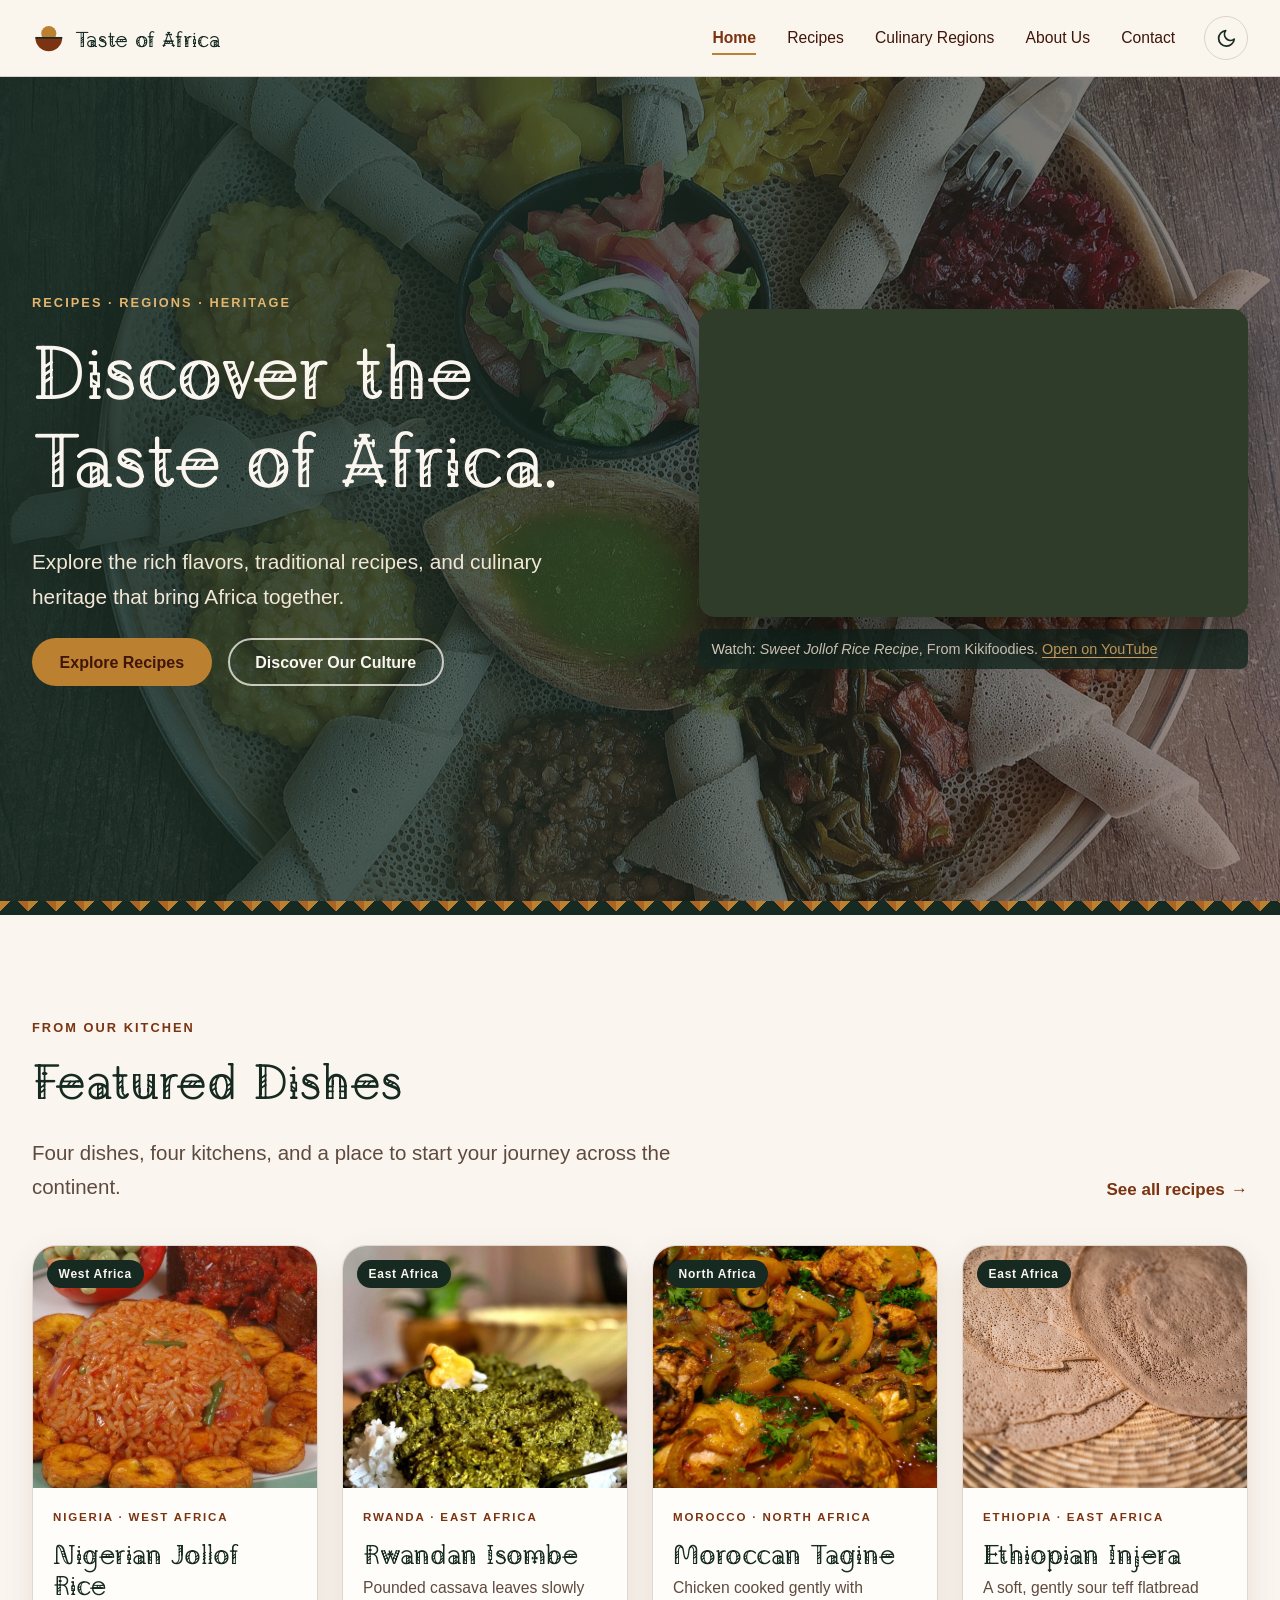
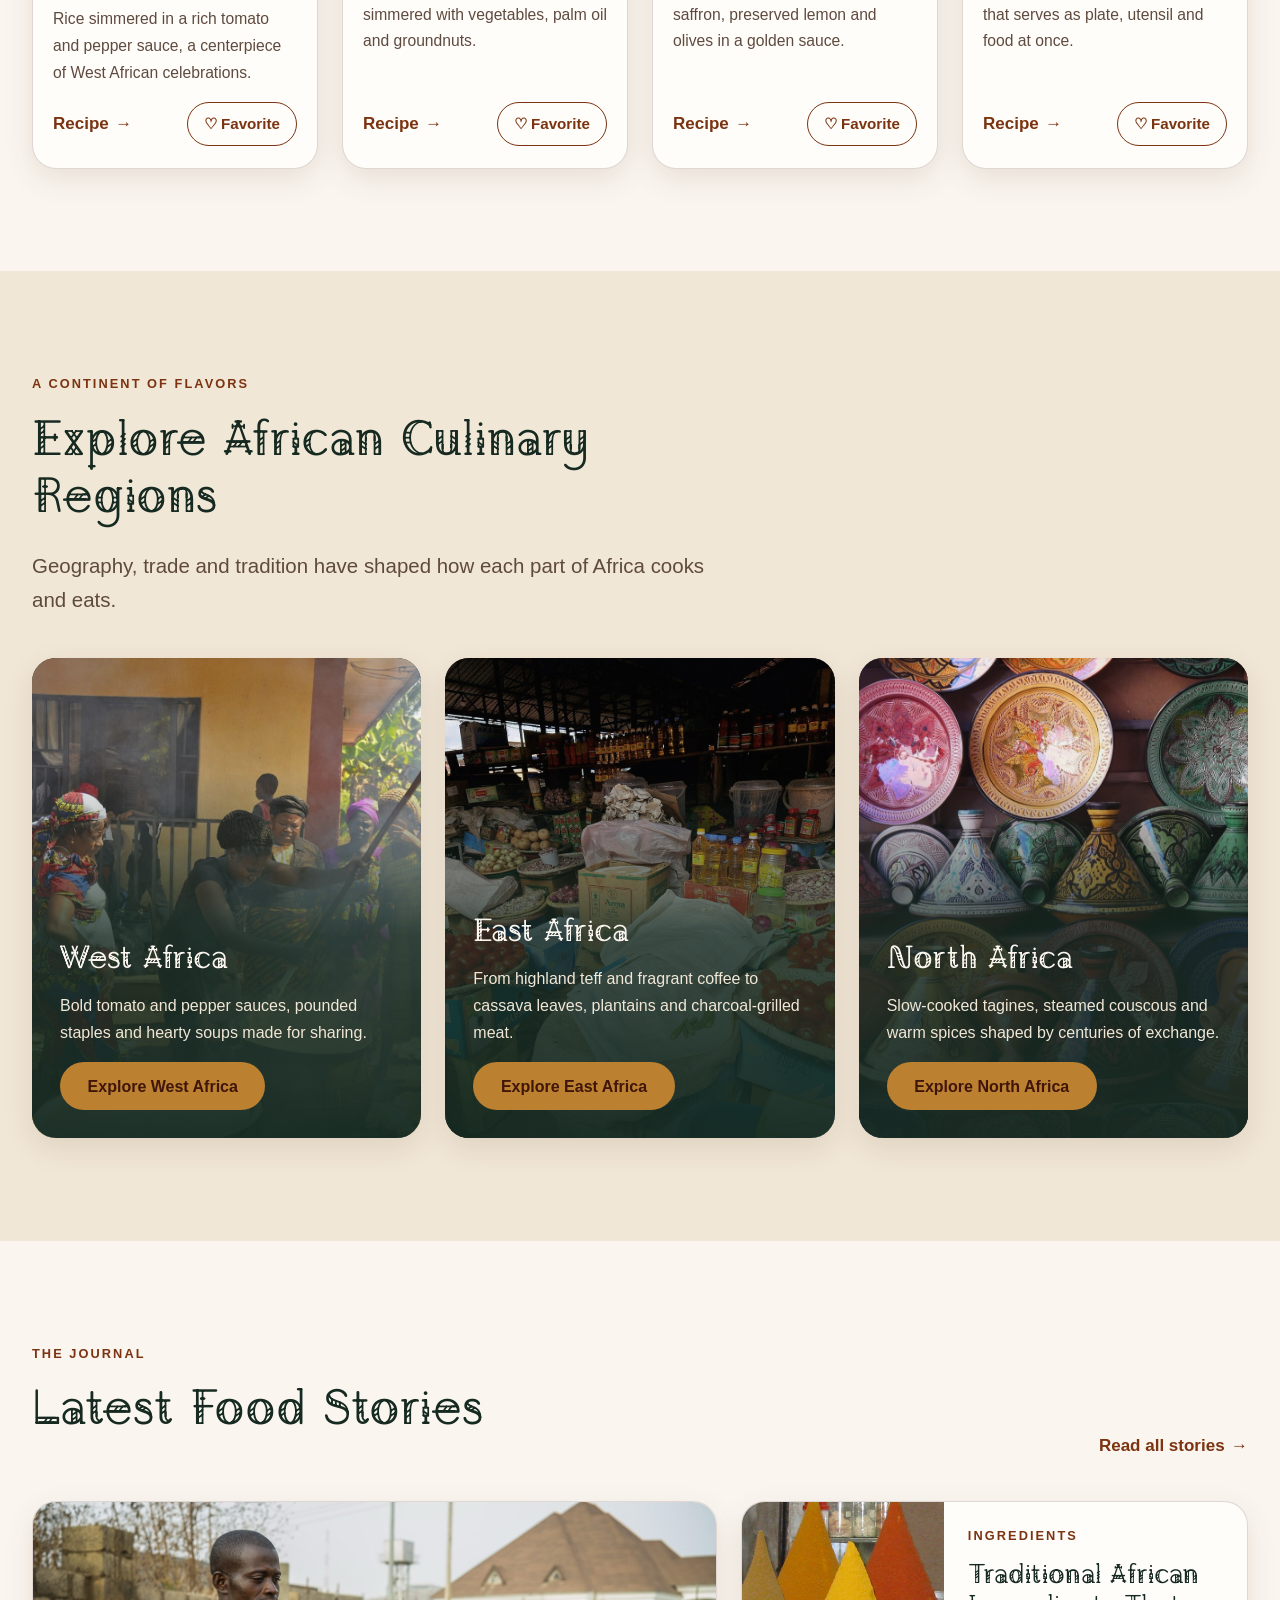
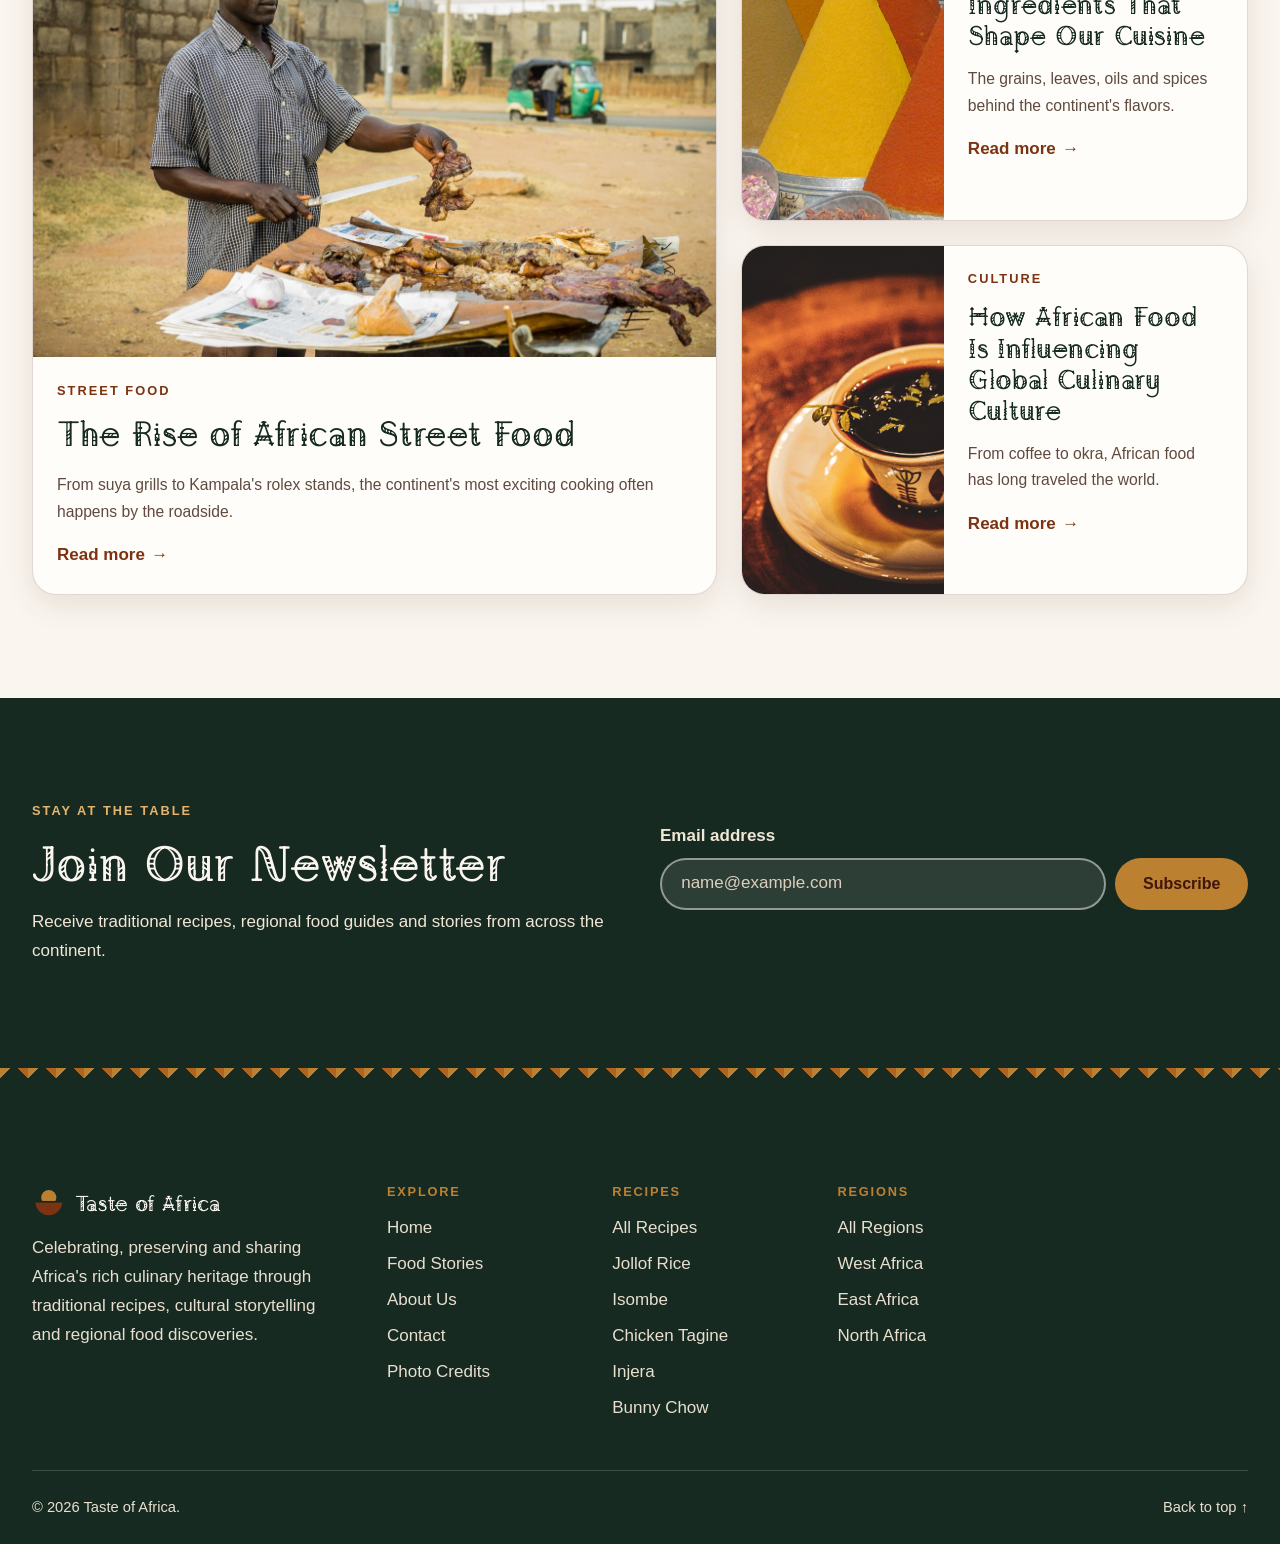
==== commit 4742082b: "african web new edits" ====
--- a/index.html
+++ b/index.html
@@ -9,7 +9,7 @@
   <link rel="icon" href="images/favicon.svg" type="image/svg+xml">
   <link rel="preconnect" href="https://fonts.googleapis.com">
   <link rel="preconnect" href="https://fonts.gstatic.com" crossorigin>
-  <link href="https://fonts.googleapis.com/css2?family=DM+Sans:opsz,wght@9..40,400;9..40,500;9..40,600;9..40,700&amp;family=Playfair+Display:wght@500;600;700&amp;display=swap" rel="stylesheet">
+  <link href="https://fonts.googleapis.com/css2?family=Agu+Display&display=swap" rel="stylesheet">
   <link rel="stylesheet" href="css/styles.css">
   <script src="js/script.js" defer></script>
 </head>
@@ -62,9 +62,10 @@
         </div>
         <figure class="hero__video">
           <div class="embed">
-            <iframe src="https://www.youtube-nocookie.com/embed/HFQJtfH2T14" title="Anthony Bourdain Explores Africa, a video on African food and culture" loading="lazy" referrerpolicy="strict-origin-when-cross-origin" allow="accelerometer; clipboard-write; encrypted-media; gyroscope; picture-in-picture" allowfullscreen></iframe>
-          </div>
-          <figcaption>Watch: <cite>Anthony Bourdain Explores Africa</cite>, from Banijay Documentaries. <a href="https://www.youtube.com/watch?v=HFQJtfH2T14" target="_blank" rel="noopener noreferrer">Open on YouTube</a></figcaption>
+            <iframe width="1430" height="707" src="https://www.youtube.com/embed/tuC4WWo60qU" title="Sweet Jollof Rice Recipe" frameborder="0" allow="accelerometer; autoplay; clipboard-write; encrypted-media; gyroscope; picture-in-picture; web-share" referrerpolicy="strict-origin-when-cross-origin" allowfullscreen></iframe>
+            
+          </div>
+          <figcaption>Watch: <cite>Sweet Jollof Rice Recipe</cite>, From Kikifoodies. <a href="https://www.youtube.com/embed/tuC4WWo60qU" target="_blank" rel="noopener noreferrer">Open on YouTube</a></figcaption>
         </figure>
       </div>
     </section>
@@ -290,19 +291,11 @@
         </ul>
       </nav>
 
-      <nav aria-label="Social media">
-        <h2>Follow</h2>
-        <ul>
-          <li><a href="https://www.instagram.com/" target="_blank" rel="noopener noreferrer">Instagram</a></li>
-          <li><a href="https://www.facebook.com/" target="_blank" rel="noopener noreferrer">Facebook</a></li>
-          <li><a href="https://www.youtube.com/" target="_blank" rel="noopener noreferrer">YouTube</a></li>
-          <li><a href="https://www.pinterest.com/" target="_blank" rel="noopener noreferrer">Pinterest</a></li>
-        </ul>
-      </nav>
+    
     </div>
 
     <div class="container site-footer__bottom">
-      <p>&copy; 2026 Taste of Africa. A university frontend development project.</p>
+      <p>&copy; 2026 Taste of Africa.</p>
       <a href="#top">Back to top &uarr;</a>
     </div>
   </footer>
--- a/css/styles.css
+++ b/css/styles.css
@@ -1,30 +1,4 @@
-/* ==========================================================================
-   TASTE OF AFRICA - MAIN STYLESHEET
-   One stylesheet shared by every page.
-
-   Contents
-   1.  Design tokens (brand colors, theme colors, type, spacing)
-   2.  Reset and base elements
-   3.  Layout helpers and accessibility utilities
-   4.  Buttons, links and shared components
-   5.  Site header and navigation
-   6.  Site footer
-   7.  Home page
-   8.  Inner-page heroes
-   9.  Recipes page
-   10. Regions page
-   11. About page
-   12. Stories page
-   13. Contact page and forms
-   14. Scroll animations
-   15. Responsive breakpoints
-   ========================================================================== */
-
-/* ==========================================================================
-   1. DESIGN TOKENS
-   The brand palette never changes. The "theme" variables below it point at
-   palette colors, so switching theme only means reassigning those variables.
-   ========================================================================== */
+
 :root {
   /* Official brand palette */
   --dark-cocoa: #40150a;
@@ -62,8 +36,8 @@
   --shadow-lift: 0 18px 44px rgba(64, 21, 10, 0.18);
 
   /* Typography */
-  --font-heading: "Playfair Display", Georgia, "Times New Roman", serif;
-  --font-body: "DM Sans", "Helvetica Neue", Arial, sans-serif;
+  --font-heading: "Agu Display", Georgia, "Times New Roman", serif;
+  --font-body: "Montserrat", "Helvetica Neue", Arial, sans-serif;
 
   /* Spacing and shape */
   --space-xs: 0.5rem;
